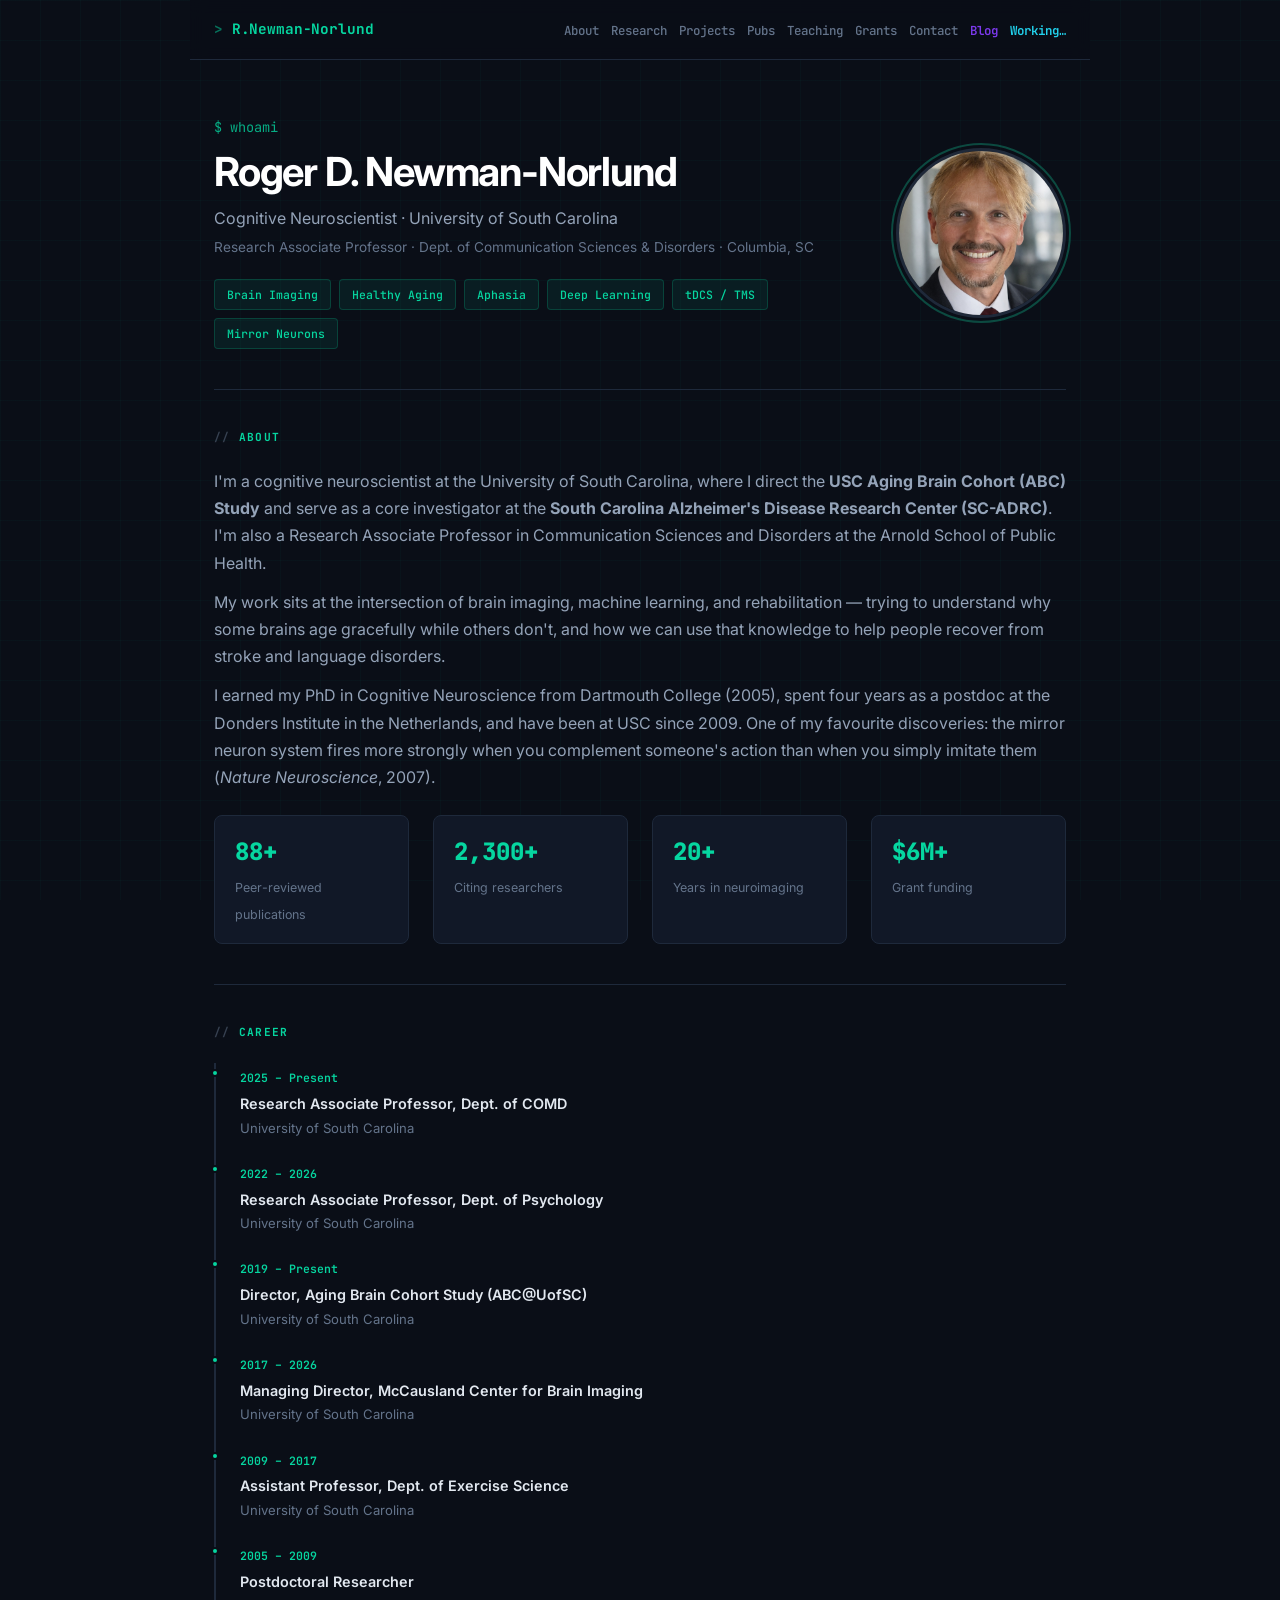
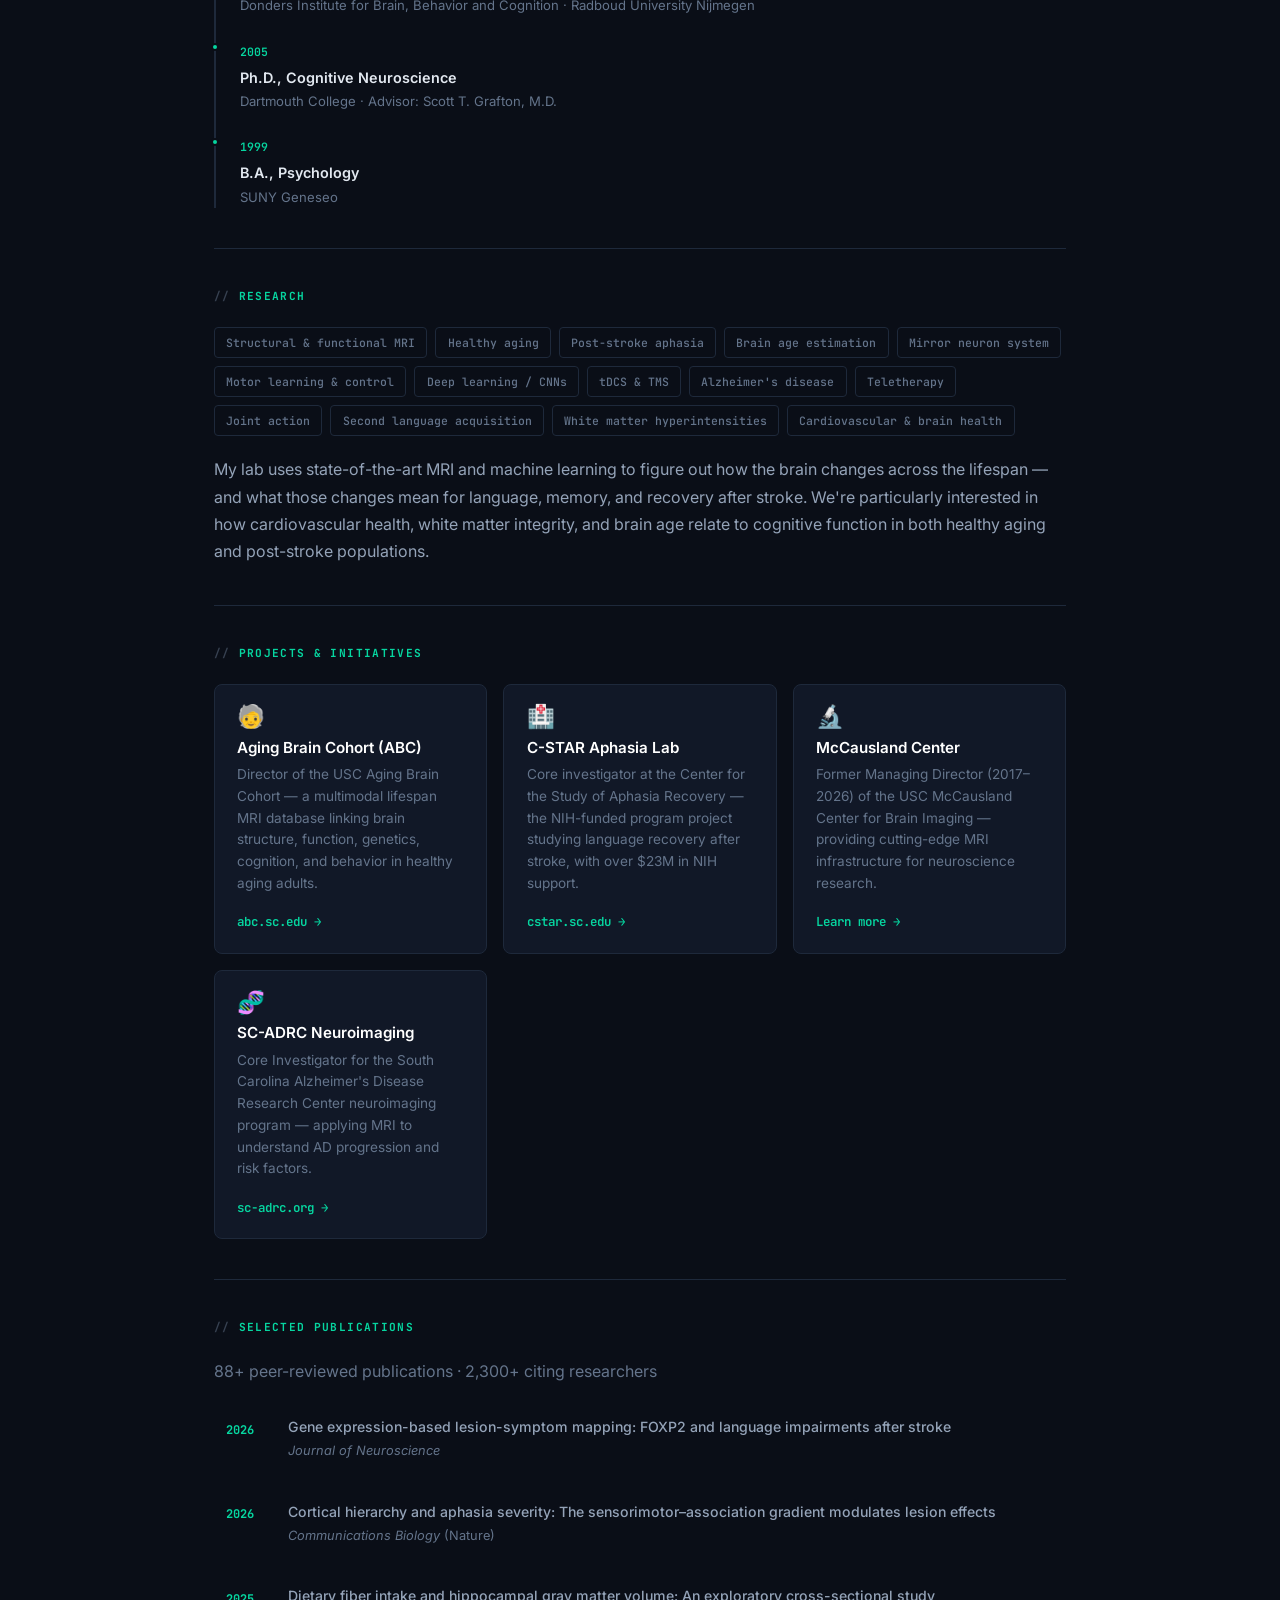
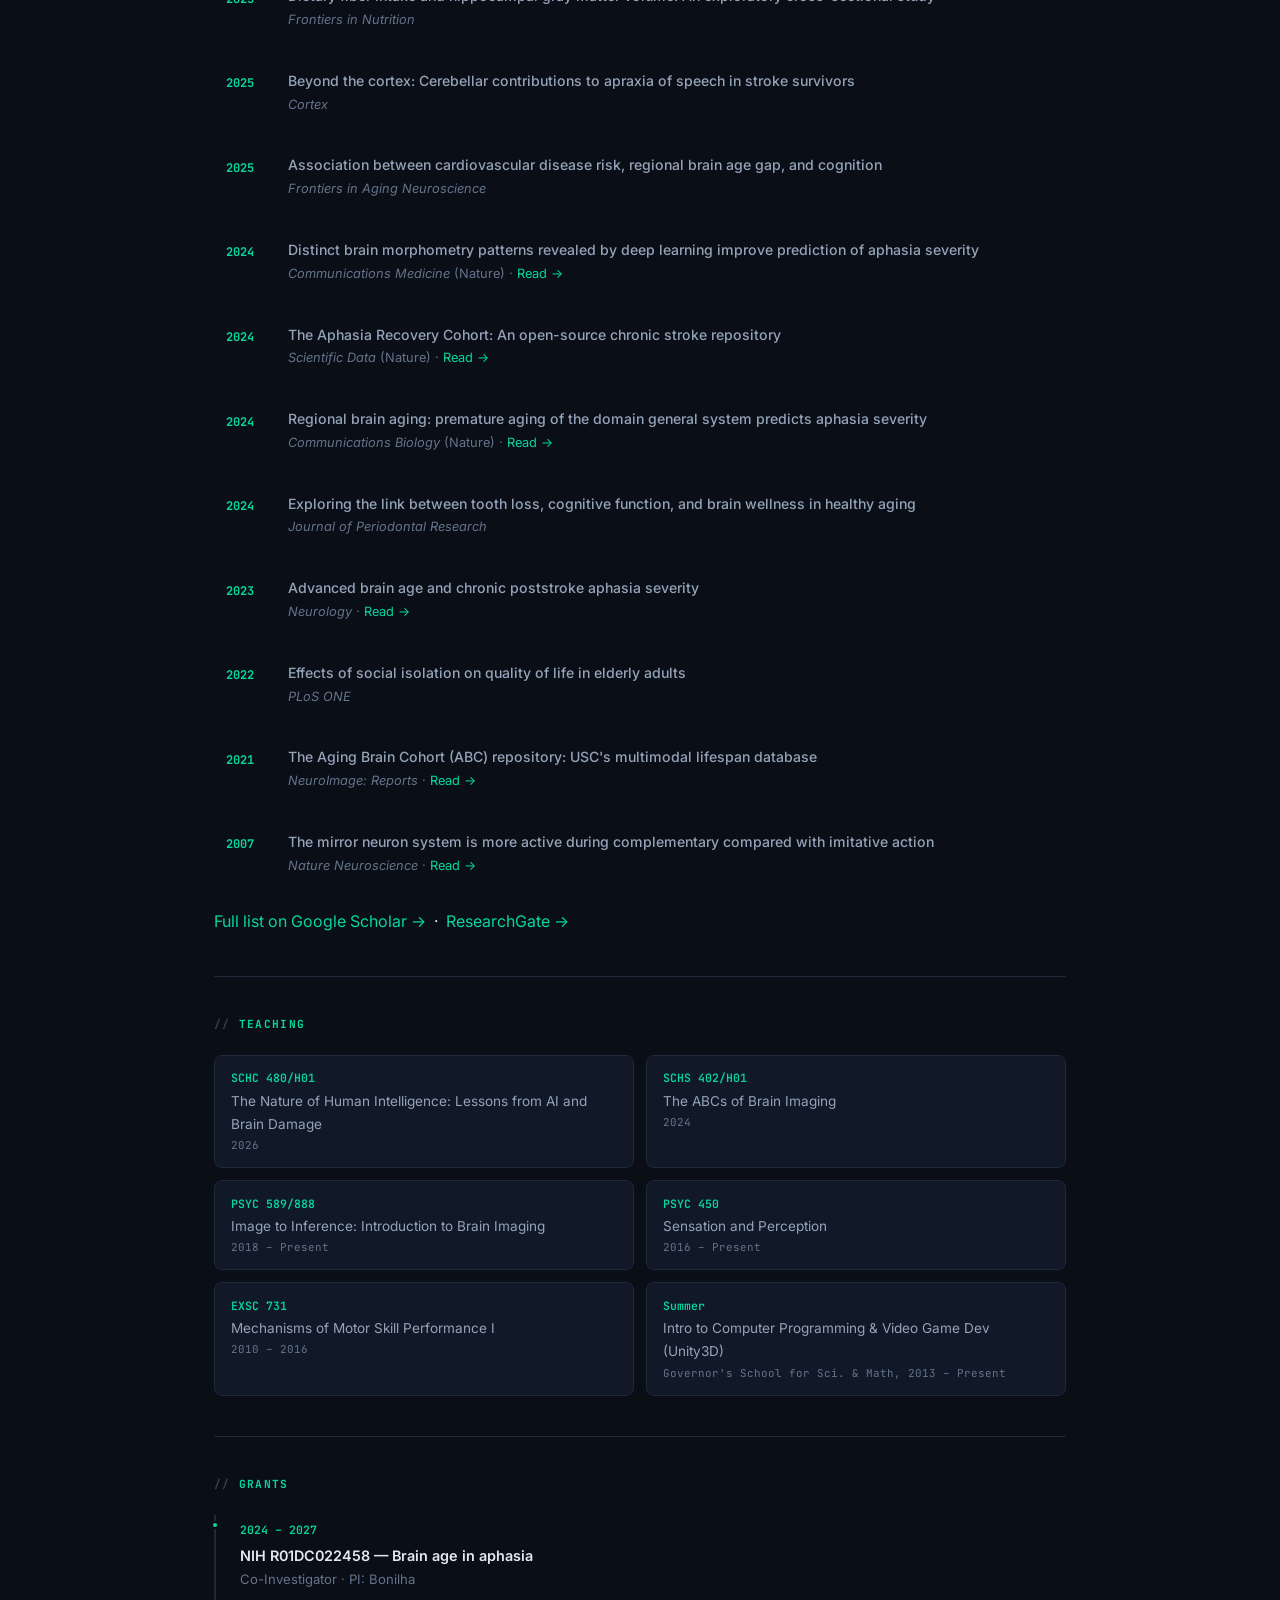
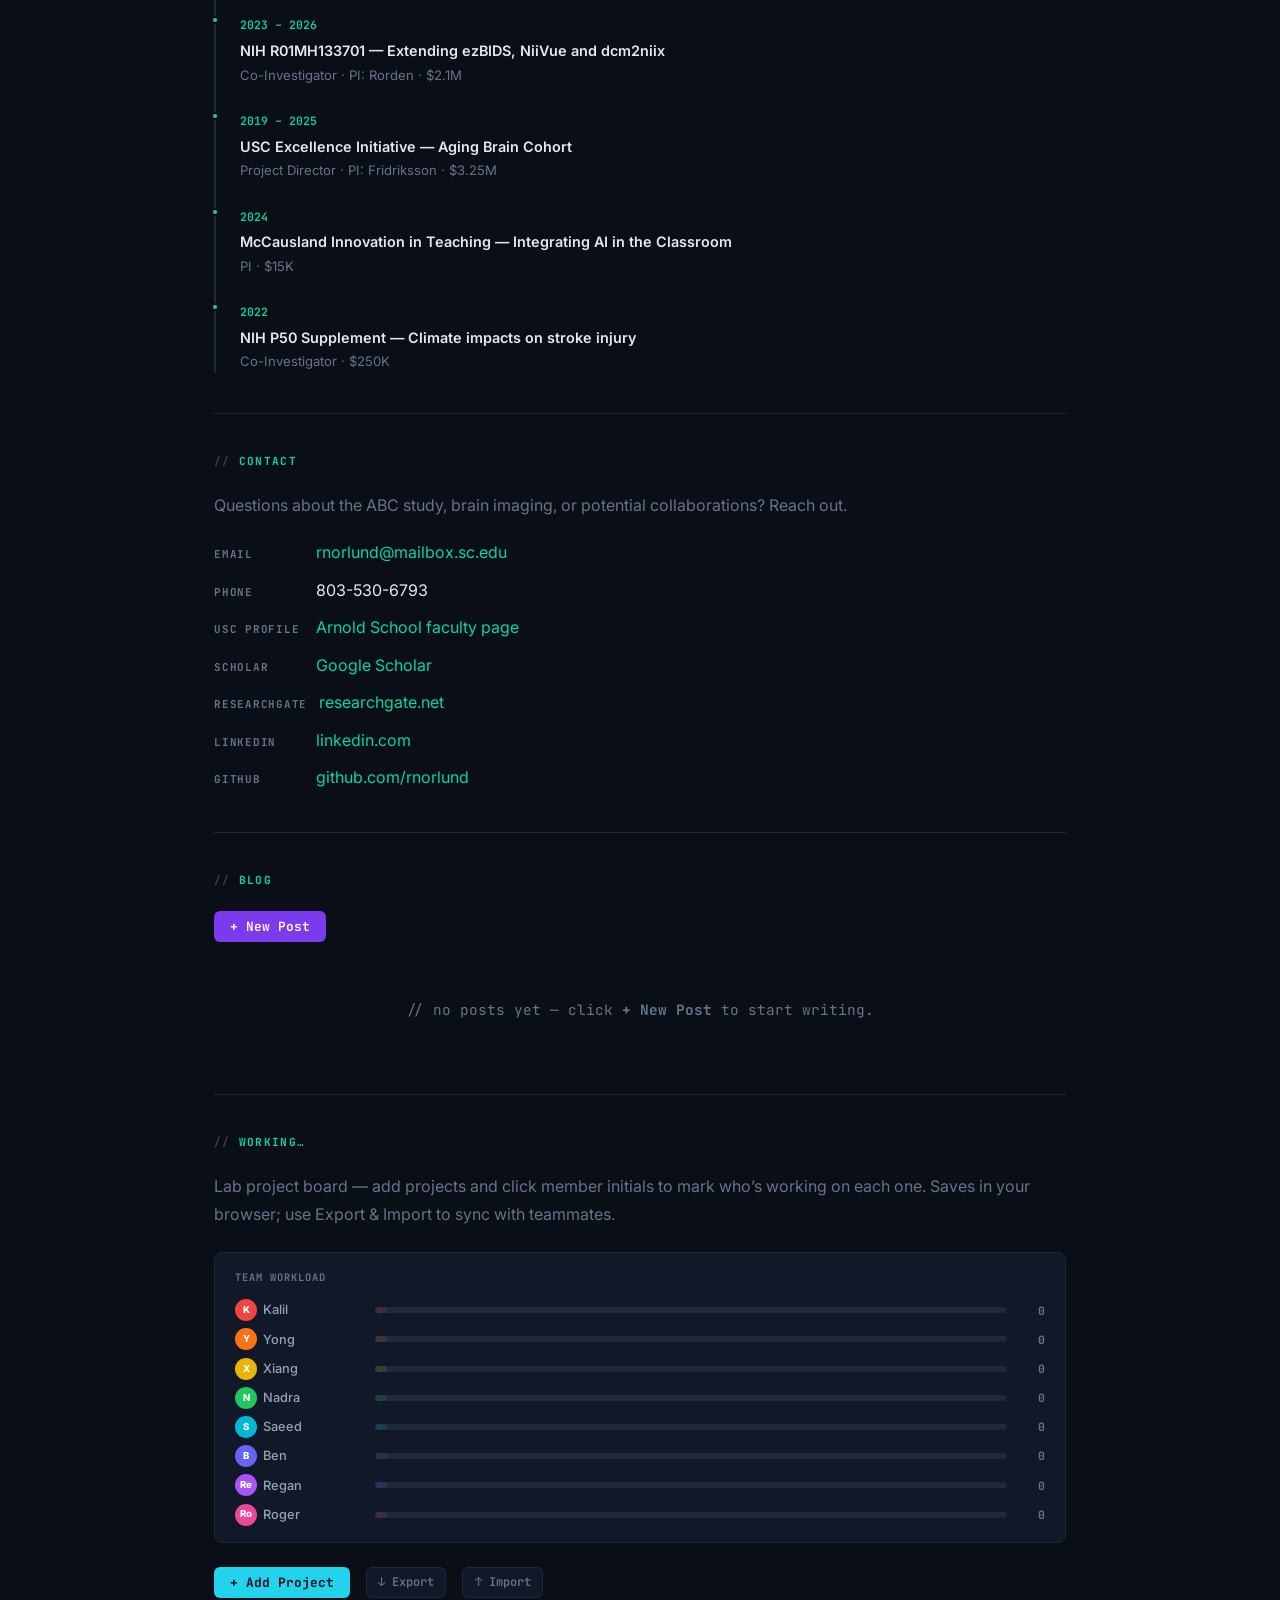
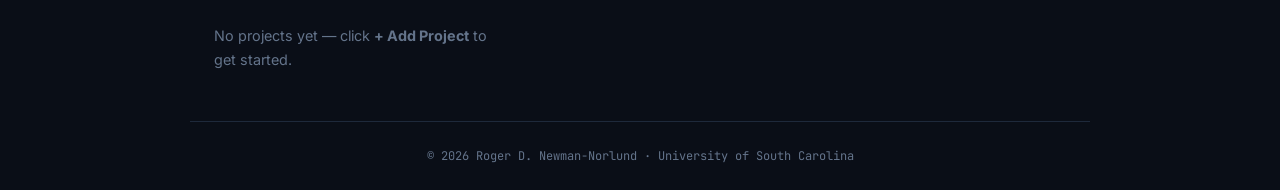
==== index.html @ 94f01354 "Redesign site: dark tech theme, full CV, blog, local photo only - Dark theme with monospace/code aes" ====
<!DOCTYPE html>
<html lang="en">
<head>
  <meta charset="UTF-8" />
  <meta name="viewport" content="width=device-width, initial-scale=1.0" />
  <title>Roger D. Newman-Norlund, PhD</title>
  <meta name="description" content="Roger D. Newman-Norlund, PhD — Cognitive neuroscientist at USC studying brain aging, aphasia, and the magic of the aging brain." />
  <link rel="preconnect" href="https://fonts.googleapis.com" />
  <link rel="preconnect" href="https://fonts.gstatic.com" crossorigin />
  <link href="https://fonts.googleapis.com/css2?family=Inter:wght@400;500;600;700;800&family=JetBrains+Mono:wght@400;500;600;700;800&display=swap" rel="stylesheet" />
  <link rel="stylesheet" href="style.css" />
</head>
<body>

  <nav>
    <a href="#" class="nav-name">R.Newman-Norlund</a>
    <ul>
      <li><a href="#about">About</a></li>
      <li><a href="#research">Research</a></li>
      <li><a href="#projects">Projects</a></li>
      <li><a href="#publications">Pubs</a></li>
      <li><a href="#teaching">Teaching</a></li>
      <li><a href="#grants">Grants</a></li>
      <li><a href="#contact">Contact</a></li>
      <li><a href="#blog">Blog</a></li>
      <li><a href="#working">Working…</a></li>
    </ul>
  </nav>

  <main>

    <!-- HERO -->
    <section id="hero">
      <div class="hero-layout">
        <div class="hero-text">
          <p class="hero-eyebrow">$ whoami</p>
          <h1>Roger D. Newman-Norlund</h1>
          <p class="tagline">Cognitive Neuroscientist &middot; University of South Carolina</p>
          <p class="hero-sub">
            Research Associate Professor &middot; Dept. of Communication Sciences &amp; Disorders &middot; Columbia, SC
          </p>
          <div class="hero-badges">
            <span class="badge">Brain Imaging</span>
            <span class="badge">Healthy Aging</span>
            <span class="badge">Aphasia</span>
            <span class="badge">Deep Learning</span>
            <span class="badge">tDCS / TMS</span>
            <span class="badge">Mirror Neurons</span>
          </div>
        </div>
        <div class="hero-photo-wrap">
          <img class="hero-photo" src="roger.jpeg" alt="Roger D. Newman-Norlund" />
        </div>
      </div>
    </section>

    <!-- ABOUT -->
    <section id="about">
      <h2>About</h2>
      <div class="about-layout">
        <div class="about-text">
          <p>
            I'm a cognitive neuroscientist at the University of South Carolina, where I direct the
            <strong>USC Aging Brain Cohort (ABC) Study</strong> and serve as a core investigator at the
            <strong>South Carolina Alzheimer's Disease Research Center (SC-ADRC)</strong>. I'm also a
            Research Associate Professor in Communication Sciences and Disorders at the Arnold School of Public Health.
          </p>
          <p>
            My work sits at the intersection of brain imaging, machine learning, and rehabilitation &mdash;
            trying to understand why some brains age gracefully while others don't, and how we can
            use that knowledge to help people recover from stroke and language disorders.
          </p>
          <p>
            I earned my PhD in Cognitive Neuroscience from Dartmouth College (2005), spent four
            years as a postdoc at the Donders Institute in the Netherlands, and have been at
            USC since 2009. One of my favourite discoveries: the mirror neuron system fires more
            strongly when you complement someone's action than when you simply imitate them
            (<em>Nature Neuroscience</em>, 2007).
          </p>
        </div>
      </div>

      <div class="stats-row">
        <div class="stat-card">
          <span class="stat-num">88+</span>
          <span class="stat-label">Peer-reviewed publications</span>
        </div>
        <div class="stat-card">
          <span class="stat-num">2,300+</span>
          <span class="stat-label">Citing researchers</span>
        </div>
        <div class="stat-card">
          <span class="stat-num">20+</span>
          <span class="stat-label">Years in neuroimaging</span>
        </div>
        <div class="stat-card">
          <span class="stat-num">$6M+</span>
          <span class="stat-label">Grant funding</span>
        </div>
      </div>
    </section>

    <!-- CAREER TIMELINE -->
    <section id="career">
      <h2>Career</h2>
      <ul class="timeline">
        <li>
          <span class="tl-date">2025 &ndash; Present</span>
          <div class="tl-title">Research Associate Professor, Dept. of COMD</div>
          <div class="tl-sub">University of South Carolina</div>
        </li>
        <li>
          <span class="tl-date">2022 &ndash; 2026</span>
          <div class="tl-title">Research Associate Professor, Dept. of Psychology</div>
          <div class="tl-sub">University of South Carolina</div>
        </li>
        <li>
          <span class="tl-date">2019 &ndash; Present</span>
          <div class="tl-title">Director, Aging Brain Cohort Study (ABC@UofSC)</div>
          <div class="tl-sub">University of South Carolina</div>
        </li>
        <li>
          <span class="tl-date">2017 &ndash; 2026</span>
          <div class="tl-title">Managing Director, McCausland Center for Brain Imaging</div>
          <div class="tl-sub">University of South Carolina</div>
        </li>
        <li>
          <span class="tl-date">2009 &ndash; 2017</span>
          <div class="tl-title">Assistant Professor, Dept. of Exercise Science</div>
          <div class="tl-sub">University of South Carolina</div>
        </li>
        <li>
          <span class="tl-date">2005 &ndash; 2009</span>
          <div class="tl-title">Postdoctoral Researcher</div>
          <div class="tl-sub">Donders Institute for Brain, Behavior and Cognition &middot; Radboud University Nijmegen</div>
        </li>
        <li>
          <span class="tl-date">2005</span>
          <div class="tl-title">Ph.D., Cognitive Neuroscience</div>
          <div class="tl-sub">Dartmouth College &middot; Advisor: Scott T. Grafton, M.D.</div>
        </li>
        <li>
          <span class="tl-date">1999</span>
          <div class="tl-title">B.A., Psychology</div>
          <div class="tl-sub">SUNY Geneseo</div>
        </li>
      </ul>
    </section>

    <!-- RESEARCH -->
    <section id="research">
      <h2>Research</h2>
      <div class="tag-list">
        <span class="tag">Structural &amp; functional MRI</span>
        <span class="tag">Healthy aging</span>
        <span class="tag">Post-stroke aphasia</span>
        <span class="tag">Brain age estimation</span>
        <span class="tag">Mirror neuron system</span>
        <span class="tag">Motor learning &amp; control</span>
        <span class="tag">Deep learning / CNNs</span>
        <span class="tag">tDCS &amp; TMS</span>
        <span class="tag">Alzheimer's disease</span>
        <span class="tag">Teletherapy</span>
        <span class="tag">Joint action</span>
        <span class="tag">Second language acquisition</span>
        <span class="tag">White matter hyperintensities</span>
        <span class="tag">Cardiovascular &amp; brain health</span>
      </div>
      <p style="margin-top:1.25rem; color: var(--text-dim);">
        My lab uses state-of-the-art MRI and machine learning to figure out how the brain changes
        across the lifespan &mdash; and what those changes mean for language, memory, and recovery after
        stroke. We're particularly interested in how cardiovascular health, white matter integrity,
        and brain age relate to cognitive function in both healthy aging and post-stroke populations.
      </p>
    </section>

    <!-- PROJECTS -->
    <section id="projects">
      <h2>Projects &amp; Initiatives</h2>
      <div class="project-grid">

        <div class="card">
          <div class="card-icon">&#x1F9D3;</div>
          <h3>Aging Brain Cohort (ABC)</h3>
          <p class="card-desc">
            Director of the USC Aging Brain Cohort &mdash; a multimodal lifespan MRI database linking
            brain structure, function, genetics, cognition, and behavior in healthy aging adults.
          </p>
          <div class="card-links">
            <a href="https://abc.sc.edu" target="_blank" rel="noopener">abc.sc.edu &rarr;</a>
          </div>
        </div>

        <div class="card">
          <div class="card-icon">&#x1F3E5;</div>
          <h3>C-STAR Aphasia Lab</h3>
          <p class="card-desc">
            Core investigator at the Center for the Study of Aphasia Recovery &mdash; the NIH-funded
            program project studying language recovery after stroke, with over $23M in NIH support.
          </p>
          <div class="card-links">
            <a href="https://cstar.sc.edu" target="_blank" rel="noopener">cstar.sc.edu &rarr;</a>
          </div>
        </div>

        <div class="card">
          <div class="card-icon">&#x1F52C;</div>
          <h3>McCausland Center</h3>
          <p class="card-desc">
            Former Managing Director (2017&ndash;2026) of the USC McCausland Center for Brain Imaging &mdash;
            providing cutting-edge MRI infrastructure for neuroscience research.
          </p>
          <div class="card-links">
            <a href="https://sc.edu/study/colleges_schools/artsandsciences/psychology/research/mccausland_center_for_brain_imaging/index.php" target="_blank" rel="noopener">Learn more &rarr;</a>
          </div>
        </div>

        <div class="card">
          <div class="card-icon">&#x1F9EC;</div>
          <h3>SC-ADRC Neuroimaging</h3>
          <p class="card-desc">
            Core Investigator for the South Carolina Alzheimer's Disease Research Center
            neuroimaging program &mdash; applying MRI to understand AD progression and risk factors.
          </p>
          <div class="card-links">
            <a href="https://www.sc-adrc.org" target="_blank" rel="noopener">sc-adrc.org &rarr;</a>
          </div>
        </div>

      </div>
    </section>

    <!-- PUBLICATIONS -->
    <section id="publications">
      <h2>Selected Publications</h2>
      <p class="muted" style="margin-bottom:1.25rem;">
        88+ peer-reviewed publications &middot; 2,300+ citing researchers
      </p>

      <ul class="pub-list">
        <li>
          <span class="pub-year">2026</span>
          <div>
            <p class="pub-title">Gene expression-based lesion-symptom mapping: FOXP2 and language impairments after stroke</p>
            <p class="pub-venue"><em>Journal of Neuroscience</em></p>
          </div>
        </li>
        <li>
          <span class="pub-year">2026</span>
          <div>
            <p class="pub-title">Cortical hierarchy and aphasia severity: The sensorimotor&ndash;association gradient modulates lesion effects</p>
            <p class="pub-venue"><em>Communications Biology</em> (Nature)</p>
          </div>
        </li>
        <li>
          <span class="pub-year">2025</span>
          <div>
            <p class="pub-title">Dietary fiber intake and hippocampal gray matter volume: An exploratory cross-sectional study</p>
            <p class="pub-venue"><em>Frontiers in Nutrition</em></p>
          </div>
        </li>
        <li>
          <span class="pub-year">2025</span>
          <div>
            <p class="pub-title">Beyond the cortex: Cerebellar contributions to apraxia of speech in stroke survivors</p>
            <p class="pub-venue"><em>Cortex</em></p>
          </div>
        </li>
        <li>
          <span class="pub-year">2025</span>
          <div>
            <p class="pub-title">Association between cardiovascular disease risk, regional brain age gap, and cognition</p>
            <p class="pub-venue"><em>Frontiers in Aging Neuroscience</em></p>
          </div>
        </li>
        <li>
          <span class="pub-year">2024</span>
          <div>
            <p class="pub-title">Distinct brain morphometry patterns revealed by deep learning improve prediction of aphasia severity</p>
            <p class="pub-venue"><em>Communications Medicine</em> (Nature) &middot; <a href="https://www.nature.com/articles/s43856-024-00541-8" target="_blank" rel="noopener">Read &rarr;</a></p>
          </div>
        </li>
        <li>
          <span class="pub-year">2024</span>
          <div>
            <p class="pub-title">The Aphasia Recovery Cohort: An open-source chronic stroke repository</p>
            <p class="pub-venue"><em>Scientific Data</em> (Nature) &middot; <a href="https://www.nature.com/articles/s41597-024-03819-7" target="_blank" rel="noopener">Read &rarr;</a></p>
          </div>
        </li>
        <li>
          <span class="pub-year">2024</span>
          <div>
            <p class="pub-title">Regional brain aging: premature aging of the domain general system predicts aphasia severity</p>
            <p class="pub-venue"><em>Communications Biology</em> (Nature) &middot; <a href="https://www.nature.com/articles/s42003-024-06211-8" target="_blank" rel="noopener">Read &rarr;</a></p>
          </div>
        </li>
        <li>
          <span class="pub-year">2024</span>
          <div>
            <p class="pub-title">Exploring the link between tooth loss, cognitive function, and brain wellness in healthy aging</p>
            <p class="pub-venue"><em>Journal of Periodontal Research</em></p>
          </div>
        </li>
        <li>
          <span class="pub-year">2023</span>
          <div>
            <p class="pub-title">Advanced brain age and chronic poststroke aphasia severity</p>
            <p class="pub-venue"><em>Neurology</em> &middot; <a href="https://www.neurology.org/doi/10.1212/WNL.0000000000201693" target="_blank" rel="noopener">Read &rarr;</a></p>
          </div>
        </li>
        <li>
          <span class="pub-year">2022</span>
          <div>
            <p class="pub-title">Effects of social isolation on quality of life in elderly adults</p>
            <p class="pub-venue"><em>PLoS ONE</em></p>
          </div>
        </li>
        <li>
          <span class="pub-year">2021</span>
          <div>
            <p class="pub-title">The Aging Brain Cohort (ABC) repository: USC's multimodal lifespan database</p>
            <p class="pub-venue"><em>NeuroImage: Reports</em> &middot; <a href="https://www.sciencedirect.com/science/article/pii/S2666956021000064" target="_blank" rel="noopener">Read &rarr;</a></p>
          </div>
        </li>
        <li>
          <span class="pub-year">2007</span>
          <div>
            <p class="pub-title">The mirror neuron system is more active during complementary compared with imitative action</p>
            <p class="pub-venue"><em>Nature Neuroscience</em> &middot; <a href="https://www.nature.com/articles/nn1911" target="_blank" rel="noopener">Read &rarr;</a></p>
          </div>
        </li>
      </ul>
      <p style="margin-top:1.25rem;">
        <a href="https://scholar.google.com/citations?user=VnE6YMAAAAAJ&hl=en" target="_blank" rel="noopener">Full list on Google Scholar &rarr;</a>
        &nbsp;&middot;&nbsp;
        <a href="https://www.researchgate.net/profile/Roger-Newman-Norlund-2" target="_blank" rel="noopener">ResearchGate &rarr;</a>
      </p>
    </section>

    <!-- TEACHING -->
    <section id="teaching">
      <h2>Teaching</h2>
      <div class="teach-grid">
        <div class="teach-item">
          <div class="teach-code">SCHC 480/H01</div>
          <div class="teach-name">The Nature of Human Intelligence: Lessons from AI and Brain Damage</div>
          <div class="teach-years">2026</div>
        </div>
        <div class="teach-item">
          <div class="teach-code">SCHS 402/H01</div>
          <div class="teach-name">The ABCs of Brain Imaging</div>
          <div class="teach-years">2024</div>
        </div>
        <div class="teach-item">
          <div class="teach-code">PSYC 589/888</div>
          <div class="teach-name">Image to Inference: Introduction to Brain Imaging</div>
          <div class="teach-years">2018 &ndash; Present</div>
        </div>
        <div class="teach-item">
          <div class="teach-code">PSYC 450</div>
          <div class="teach-name">Sensation and Perception</div>
          <div class="teach-years">2016 &ndash; Present</div>
        </div>
        <div class="teach-item">
          <div class="teach-code">EXSC 731</div>
          <div class="teach-name">Mechanisms of Motor Skill Performance I</div>
          <div class="teach-years">2010 &ndash; 2016</div>
        </div>
        <div class="teach-item">
          <div class="teach-code">Summer</div>
          <div class="teach-name">Intro to Computer Programming &amp; Video Game Dev (Unity3D)</div>
          <div class="teach-years">Governor's School for Sci. &amp; Math, 2013 &ndash; Present</div>
        </div>
      </div>
    </section>

    <!-- GRANTS -->
    <section id="grants">
      <h2>Grants</h2>
      <ul class="timeline">
        <li>
          <span class="tl-date">2024 &ndash; 2027</span>
          <div class="tl-title">NIH R01DC022458 &mdash; Brain age in aphasia</div>
          <div class="tl-sub">Co-Investigator &middot; PI: Bonilha</div>
        </li>
        <li>
          <span class="tl-date">2023 &ndash; 2026</span>
          <div class="tl-title">NIH R01MH133701 &mdash; Extending ezBIDS, NiiVue and dcm2niix</div>
          <div class="tl-sub">Co-Investigator &middot; PI: Rorden &middot; $2.1M</div>
        </li>
        <li>
          <span class="tl-date">2019 &ndash; 2025</span>
          <div class="tl-title">USC Excellence Initiative &mdash; Aging Brain Cohort</div>
          <div class="tl-sub">Project Director &middot; PI: Fridriksson &middot; $3.25M</div>
        </li>
        <li>
          <span class="tl-date">2024</span>
          <div class="tl-title">McCausland Innovation in Teaching &mdash; Integrating AI in the Classroom</div>
          <div class="tl-sub">PI &middot; $15K</div>
        </li>
        <li>
          <span class="tl-date">2022</span>
          <div class="tl-title">NIH P50 Supplement &mdash; Climate impacts on stroke injury</div>
          <div class="tl-sub">Co-Investigator &middot; $250K</div>
        </li>
      </ul>
    </section>

    <!-- CONTACT -->
    <section id="contact">
      <h2>Contact</h2>
      <p class="muted" style="margin-bottom:1.25rem;">
        Questions about the ABC study, brain imaging, or potential collaborations? Reach out.
      </p>
      <ul class="contact-list">
        <li>
          <span class="contact-label">Email</span>
          <a href="mailto:rnorlund@mailbox.sc.edu">rnorlund@mailbox.sc.edu</a>
        </li>
        <li>
          <span class="contact-label">Phone</span>
          <span>803-530-6793</span>
        </li>
        <li>
          <span class="contact-label">USC Profile</span>
          <a href="https://sc.edu/study/colleges_schools/public_health/faculty-staff/newman_norlund_roger.php" target="_blank" rel="noopener">Arnold School faculty page</a>
        </li>
        <li>
          <span class="contact-label">Scholar</span>
          <a href="https://scholar.google.com/citations?user=VnE6YMAAAAAJ&hl=en" target="_blank" rel="noopener">Google Scholar</a>
        </li>
        <li>
          <span class="contact-label">ResearchGate</span>
          <a href="https://www.researchgate.net/profile/Roger-Newman-Norlund-2" target="_blank" rel="noopener">researchgate.net</a>
        </li>
        <li>
          <span class="contact-label">LinkedIn</span>
          <a href="https://www.linkedin.com/in/newman-norlund-roger-0a089585/" target="_blank" rel="noopener">linkedin.com</a>
        </li>
        <li>
          <span class="contact-label">GitHub</span>
          <a href="https://github.com/rnorlund" target="_blank" rel="noopener">github.com/rnorlund</a>
        </li>
      </ul>
    </section>

    <!-- BLOG -->
    <section id="blog">
      <h2>Blog</h2>
      <div class="blog-toolbar">
        <button id="blog-new" class="blog-new-btn">+ New Post</button>
      </div>
      <div id="blog-posts" class="blog-posts"></div>
    </section>

    <!-- Blog Editor Modal -->
    <div id="blog-modal" class="blog-modal-overlay hidden">
      <div class="blog-modal">
        <h3 id="blog-modal-title">New Post</h3>
        <input id="blog-input-title" type="text" placeholder="Post title..." />
        <textarea id="blog-input-body" placeholder="Write your post..."></textarea>
        <div class="blog-modal-actions">
          <button id="blog-cancel" class="blog-cancel-btn">Cancel</button>
          <button id="blog-save" class="blog-save-btn">Publish</button>
        </div>
      </div>
    </div>

    <!-- WORKING / PROJECT BOARD -->
    <section id="working">
      <h2>Working…</h2>
      <p class="muted" style="margin-bottom:1.5rem;">
        Lab project board &mdash; add projects and click member initials to mark who&rsquo;s working on each one. Saves in your browser; use Export &amp; Import to sync with teammates.
      </p>

      <div class="wb-workload">
        <div class="wb-wl-heading">Team workload</div>
        <div id="wb-wl-bars" class="wb-wl-bars"></div>
      </div>

      <div class="wb-toolbar">
        <button id="wb-add" class="wb-add-btn">+ Add Project</button>
        <button id="wb-export" class="wb-sync-btn" title="Download projects as JSON">&#8595; Export</button>
        <button id="wb-import" class="wb-sync-btn" title="Load projects from JSON">&#8593; Import</button>
        <span id="wb-status" class="wb-status"></span>
      </div>

      <div id="wb-grid" class="wb-grid"></div>
    </section>

  </main>

  <footer>
    <p>&copy; 2026 Roger D. Newman-Norlund &middot; University of South Carolina</p>
  </footer>

  <script>
  /* ================================================================
     TAB SWITCHING (Working + Blog)
     ================================================================ */
  (function () {
    var tabs = ['working', 'blog'];

    function showTab(name) {
      document.body.className = 'tab-' + name;
      window.scrollTo(0, 0);
      history.pushState(null, '', '#' + name);
    }

    function hideAllTabs() {
      tabs.forEach(function (t) { document.body.classList.remove('tab-' + t); });
    }

    function initTabs() {
      tabs.forEach(function (name) {
        var link = document.querySelector('a[href="#' + name + '"]');
        if (link) {
          link.addEventListener('click', function (e) {
            e.preventDefault();
            showTab(name);
          });
        }
      });

      document.querySelectorAll('nav a').forEach(function (link) {
        var href = link.getAttribute('href');
        if (tabs.indexOf(href && href.replace('#', '')) !== -1) return;
        link.addEventListener('click', function (e) {
          if (document.body.className) {
            e.preventDefault();
            hideAllTabs();
            var target = document.querySelector(href);
            if (target) setTimeout(function () { target.scrollIntoView({ behavior: 'smooth' }); }, 30);
            history.pushState(null, '', href);
          }
        });
      });

      var navName = document.querySelector('.nav-name');
      if (navName) navName.addEventListener('click', function () { hideAllTabs(); });

      window.addEventListener('popstate', function () {
        var h = window.location.hash.replace('#', '');
        if (tabs.indexOf(h) !== -1) showTab(h);
        else hideAllTabs();
      });

      var h = window.location.hash.replace('#', '');
      if (tabs.indexOf(h) !== -1) showTab(h);
    }

    if (document.readyState === 'loading') document.addEventListener('DOMContentLoaded', initTabs);
    else initTabs();
  })();

  /* ================================================================
     BLOG (localStorage)
     ================================================================ */
  (function () {
    var KEY = 'blog-posts-v1';
    var posts = [];
    var editingId = null;

    function load() {
      try { posts = JSON.parse(localStorage.getItem(KEY)) || []; }
      catch (e) { posts = []; }
    }

    function persist() { localStorage.setItem(KEY, JSON.stringify(posts)); }

    function formatDate(ts) {
      var d = new Date(ts);
      return d.toLocaleDateString('en-US', { year: 'numeric', month: 'long', day: 'numeric' });
    }

    function render() {
      var container = document.getElementById('blog-posts');
      if (!container) return;

      if (posts.length === 0) {
        container.innerHTML = '<p class="blog-empty">// no posts yet &mdash; click <strong>+ New Post</strong> to start writing.</p>';
        return;
      }

      container.innerHTML = '';
      var sorted = posts.slice().sort(function (a, b) { return b.createdAt - a.createdAt; });

      sorted.forEach(function (post) {
        var el = document.createElement('article');
        el.className = 'blog-post';
        el.innerHTML =
          '<div class="blog-post-date">' + formatDate(post.createdAt) + (post.updatedAt ? ' (edited)' : '') + '</div>' +
          '<div class="blog-post-title">' + escHtml(post.title) + '</div>' +
          '<div class="blog-post-body">' + escHtml(post.body) + '</div>' +
          '<div class="blog-post-actions">' +
            '<button class="blog-edit" data-id="' + post.id + '">edit</button>' +
            '<button class="blog-del" data-id="' + post.id + '">delete</button>' +
          '</div>';
        container.appendChild(el);
      });

      container.querySelectorAll('.blog-edit').forEach(function (btn) {
        btn.addEventListener('click', function () { openEditor(btn.dataset.id); });
      });
      container.querySelectorAll('.blog-del').forEach(function (btn) {
        btn.addEventListener('click', function () {
          if (!confirm('Delete this post?')) return;
          posts = posts.filter(function (p) { return p.id !== btn.dataset.id; });
          persist(); render();
        });
      });
    }

    function escHtml(s) {
      var d = document.createElement('div');
      d.textContent = s;
      return d.innerHTML;
    }

    function openEditor(id) {
      editingId = id || null;
      var modal = document.getElementById('blog-modal');
      var titleInput = document.getElementById('blog-input-title');
      var bodyInput = document.getElementById('blog-input-body');
      var modalTitle = document.getElementById('blog-modal-title');

      if (id) {
        var post = posts.find(function (p) { return p.id === id; });
        if (post) { titleInput.value = post.title; bodyInput.value = post.body; }
        modalTitle.textContent = 'Edit Post';
      } else {
        titleInput.value = '';
        bodyInput.value = '';
        modalTitle.textContent = 'New Post';
      }

      modal.classList.remove('hidden');
      titleInput.focus();
    }

    function closeEditor() {
      document.getElementById('blog-modal').classList.add('hidden');
      editingId = null;
    }

    function savePost() {
      var title = document.getElementById('blog-input-title').value.trim();
      var body = document.getElementById('blog-input-body').value.trim();
      if (!title) { alert('Please enter a title.'); return; }

      if (editingId) {
        var post = posts.find(function (p) { return p.id === editingId; });
        if (post) { post.title = title; post.body = body; post.updatedAt = Date.now(); }
      } else {
        posts.push({
          id: Date.now().toString(36) + Math.random().toString(36).slice(2, 5),
          title: title,
          body: body,
          createdAt: Date.now(),
          updatedAt: null
        });
      }

      persist(); render(); closeEditor();
    }

    function init() {
      load(); render();
      document.getElementById('blog-new').addEventListener('click', function () { openEditor(null); });
      document.getElementById('blog-save').addEventListener('click', savePost);
      document.getElementById('blog-cancel').addEventListener('click', closeEditor);

      document.getElementById('blog-modal').addEventListener('click', function (e) {
        if (e.target === this) closeEditor();
      });

      document.addEventListener('keydown', function (e) {
        if (e.key === 'Escape') closeEditor();
      });
    }

    if (document.readyState === 'loading') document.addEventListener('DOMContentLoaded', init);
    else init();
  })();

  /* ================================================================
     WORKING BOARD (localStorage)
     ================================================================ */
  (function () {
    var KEY = 'lab-projects-v1';

    var MEMBERS = [
      { name: 'Kalil', init: 'K',  color: '#ef4444' },
      { name: 'Yong',  init: 'Y',  color: '#f97316' },
      { name: 'Xiang', init: 'X',  color: '#eab308' },
      { name: 'Nadra', init: 'N',  color: '#22c55e' },
      { name: 'Saeed', init: 'S',  color: '#06b6d4' },
      { name: 'Ben',   init: 'B',  color: '#6366f1' },
      { name: 'Regan', init: 'Re', color: '#a855f7' },
      { name: 'Roger', init: 'Ro', color: '#ec4899' }
    ];

    var projects = {};
    var channel = null;
    try { channel = new BroadcastChannel('lab-projects'); } catch (e) {}

    function load() {
      try { projects = JSON.parse(localStorage.getItem(KEY)) || {}; }
      catch (e) { projects = {}; }
    }

    function persist() {
      localStorage.setItem(KEY, JSON.stringify(projects));
      if (channel) channel.postMessage({ projects: projects });
    }

    if (channel) {
      channel.onmessage = function (e) {
        if (e.data && e.data.projects) { projects = e.data.projects; render(); }
      };
    }
    window.addEventListener('storage', function (e) {
      if (e.key === KEY) {
        try { projects = JSON.parse(e.newValue) || {}; render(); } catch (ex) {}
      }
    });

    var _st;
    function setStatus(msg, type) {
      clearTimeout(_st);
      var el = document.getElementById('wb-status');
      if (!el) return;
      el.textContent = msg;
      el.className = 'wb-status' + (type ? ' wb-s-' + type : '');
      if (type === 'ok') _st = setTimeout(function () { setStatus('', ''); }, 1800);
    }

    function sortedKeys() {
      return Object.keys(projects).filter(function (k) { return projects[k]; }).sort();
    }

    function render() { renderWorkload(); renderGrid(); }

    function renderWorkload() {
      var container = document.getElementById('wb-wl-bars');
      if (!container) return;
      container.innerHTML = '';

      var counts = {};
      MEMBERS.forEach(function (m) { counts[m.name] = 0; });
      sortedKeys().forEach(function (id) {
        var p = projects[id];
        if (!p || !p.assignees) return;
        p.assignees.forEach(function (name) {
          if (counts[name] !== undefined) counts[name]++;
        });
      });

      var max = Math.max(1, Math.max.apply(null, MEMBERS.map(function (m) { return counts[m.name]; })));

      MEMBERS.forEach(function (m) {
        var count = counts[m.name];
        var pct = Math.round((count / max) * 100);
        var row = document.createElement('div');
        row.className = 'wb-wl-row';

        var label = document.createElement('div');
        label.className = 'wb-wl-label';
        label.innerHTML =
          '<span class="wb-wl-chip" style="background:' + m.color + '">' + m.init + '</span>' +
          '<span class="wb-wl-name">' + m.name + '</span>';

        var track = document.createElement('div');
        track.className = 'wb-wl-track';
        var bar = document.createElement('div');
        bar.className = 'wb-wl-bar';
        bar.style.width = (count === 0 ? 2 : pct) + '%';
        bar.style.background = m.color;
        bar.style.opacity = count === 0 ? '0.15' : '1';
        track.appendChild(bar);

        var cnt = document.createElement('div');
        cnt.className = 'wb-wl-count';
        cnt.textContent = count;

        row.appendChild(label);
        row.appendChild(track);
        row.appendChild(cnt);
        container.appendChild(row);
      });
    }

    function renderGrid() {
      var container = document.getElementById('wb-grid');
      if (!container) return;
      var keys = sortedKeys();

      if (keys.length === 0) {
        container.innerHTML = '<p class="wb-empty">No projects yet — click <strong>+ Add Project</strong> to get started.</p>';
        return;
      }

      var emptyEl = container.querySelector('.wb-empty');
      if (emptyEl) emptyEl.remove();

      var existing = {};
      container.querySelectorAll('.wb-card').forEach(function (c) { existing[c.dataset.id] = c; });

      keys.forEach(function (id) {
        if (existing[id]) { updateCard(existing[id], id, projects[id]); delete existing[id]; }
        else { container.appendChild(buildCard(id, projects[id])); }
      });

      Object.keys(existing).forEach(function (id) { existing[id].remove(); });
    }

    function buildCard(id, project) {
      var card = document.createElement('div');
      card.className = 'wb-card';
      card.dataset.id = id;

      var header = document.createElement('div');
      header.className = 'wb-card-header';

      var title = document.createElement('input');
      title.type = 'text';
      title.className = 'wb-title-input';
      title.value = (project && project.title) || '';
      title.placeholder = 'Project name…';
      title.addEventListener('input', debounce(function () {
        if (!projects[id]) return;
        projects[id].title = this.value;
        persist();
        setStatus('Saved', 'ok');
      }, 500));

      var del = document.createElement('button');
      del.className = 'wb-del';
      del.innerHTML = '&#215;';
      del.title = 'Delete project';
      del.addEventListener('click', function () {
        var name = (projects[id] && projects[id].title) || 'this project';
        if (!confirm('Delete "' + name + '"?')) return;
        delete projects[id];
        persist(); render();
        setStatus('Deleted', 'ok');
      });

      header.appendChild(title);
      header.appendChild(del);

      var chips = document.createElement('div');
      chips.className = 'wb-chips';
      chips.appendChild(buildChips(id, project));

      card.appendChild(header);
      card.appendChild(chips);
      return card;
    }

    function updateCard(card, id, project) {
      var titleEl = card.querySelector('.wb-title-input');
      if (titleEl && document.activeElement !== titleEl) {
        titleEl.value = (project && project.title) || '';
      }
      var chipsEl = card.querySelector('.wb-chips');
      if (chipsEl) { chipsEl.innerHTML = ''; chipsEl.appendChild(buildChips(id, project)); }
    }

    function buildChips(id, project) {
      var assignees = (project && project.assignees) || [];
      var frag = document.createDocumentFragment();
      MEMBERS.forEach(function (m) {
        var on = assignees.indexOf(m.name) !== -1;
        var btn = document.createElement('button');
        btn.className = 'wb-chip' + (on ? ' on' : '');
        btn.textContent = m.init;
        btn.title = m.name + (on ? ' — assigned' : '');
        btn.setAttribute('aria-pressed', on ? 'true' : 'false');
        if (on) { btn.style.background = m.color; btn.style.borderColor = m.color; btn.style.color = '#fff'; }
        btn.addEventListener('click', function () {
          if (!projects[id]) return;
          var list = (projects[id].assignees || []).slice();
          var idx = list.indexOf(m.name);
          if (idx === -1) list.push(m.name); else list.splice(idx, 1);
          projects[id].assignees = list;
          persist(); render();
        });
        frag.appendChild(btn);
      });
      return frag;
    }

    function debounce(fn, ms) {
      var t;
      return function () { var ctx = this, a = arguments; clearTimeout(t); t = setTimeout(function () { fn.apply(ctx, a); }, ms); };
    }

    function genId() { return Date.now().toString(36) + Math.random().toString(36).slice(2, 5); }

    function init() {
      load(); render();

      document.getElementById('wb-add').addEventListener('click', function () {
        var id = genId();
        projects[id] = { title: '', assignees: [], createdAt: Date.now() };
        persist(); render();
        setTimeout(function () {
          var card = document.querySelector('[data-id="' + id + '"] .wb-title-input');
          if (card) card.focus();
        }, 50);
      });

      document.getElementById('wb-export').addEventListener('click', function () {
        var blob = new Blob([JSON.stringify(projects, null, 2)], { type: 'application/json' });
        var a = document.createElement('a');
        a.href = URL.createObjectURL(blob);
        a.download = 'lab-projects.json';
        a.click();
        URL.revokeObjectURL(a.href);
        setStatus('Exported', 'ok');
      });

      document.getElementById('wb-import').addEventListener('click', function () {
        var input = document.createElement('input');
        input.type = 'file';
        input.accept = '.json';
        input.onchange = function (e) {
          var file = e.target.files[0];
          if (!file) return;
          var reader = new FileReader();
          reader.onload = function (ev) {
            try {
              projects = JSON.parse(ev.target.result);
              persist(); render();
              setStatus('Imported', 'ok');
            } catch (err) { alert('Invalid JSON file.'); }
          };
          reader.readAsText(file);
        };
        input.click();
      });
    }

    if (document.readyState === 'loading') document.addEventListener('DOMContentLoaded', init);
    else init();
  })();
  </script>

</body>
</html>
---- style.css ----
/* =============================================
   Roger D. Newman-Norlund — Dark Tech Theme
   ============================================= */

/* --- Design tokens --- */
:root {
  --bg:        #0a0e17;
  --bg-card:   #111827;
  --bg-card-h: #1a2332;
  --text:      #e2e8f0;
  --text-dim:  #94a3b8;
  --muted:     #64748b;
  --border:    #1e293b;
  --accent:    #06d6a0;
  --accent-h:  #00f0b5;
  --accent-bg: rgba(6,214,160,0.08);
  --accent2:   #7c3aed;
  --accent2-bg:rgba(124,58,237,0.10);
  --cyan:      #22d3ee;
  --radius:    8px;
  --max-w:     900px;
  --gap:       2.5rem;
  --mono:      'JetBrains Mono', 'Fira Code', 'SF Mono', 'Cascadia Code', monospace;
  --sans:      'Inter', system-ui, -apple-system, sans-serif;
}

/* --- Reset & base --- */
*, *::before, *::after { box-sizing: border-box; margin: 0; padding: 0; }
html { scroll-behavior: smooth; }

body {
  font-family: var(--sans);
  background: var(--bg);
  color: var(--text);
  font-size: 1rem;
  line-height: 1.7;
  -webkit-font-smoothing: antialiased;
}

/* Subtle grid background */
body::before {
  content: '';
  position: fixed;
  inset: 0;
  background-image:
    linear-gradient(rgba(6,214,160,0.03) 1px, transparent 1px),
    linear-gradient(90deg, rgba(6,214,160,0.03) 1px, transparent 1px);
  background-size: 40px 40px;
  pointer-events: none;
  z-index: 0;
}

a { color: var(--accent); text-decoration: none; transition: color 0.2s; }
a:hover { color: var(--accent-h); text-decoration: underline; }

h1, h2, h3 { line-height: 1.25; font-weight: 700; }

::selection { background: var(--accent); color: var(--bg); }

/* --- Layout --- */
nav, main, footer {
  max-width: var(--max-w);
  margin-inline: auto;
  padding-inline: 1.5rem;
  position: relative;
  z-index: 1;
}

/* --- Navigation --- */
nav {
  display: flex;
  align-items: center;
  justify-content: space-between;
  padding-block: 1rem;
  border-bottom: 1px solid var(--border);
  backdrop-filter: blur(8px);
  position: sticky;
  top: 0;
  z-index: 100;
  background: rgba(10,14,23,0.85);
}

.nav-name {
  font-family: var(--mono);
  font-weight: 700;
  color: var(--accent);
  font-size: 0.9rem;
  letter-spacing: -0.01em;
}
.nav-name::before { content: '> '; opacity: 0.5; }
.nav-name:hover { color: var(--accent-h); text-decoration: none; }

nav ul { list-style: none; display: flex; flex-wrap: wrap; gap: 0.2rem 0.75rem; }

nav ul a {
  font-family: var(--mono);
  font-size: 0.78rem;
  color: var(--muted);
  font-weight: 500;
  padding: 0.25rem 0;
  transition: color 0.2s;
}
nav ul a:hover { color: var(--accent); text-decoration: none; }

nav ul a[href="#working"] { color: var(--cyan); font-weight: 600; }
nav ul a[href="#blog"] { color: var(--accent2); font-weight: 600; }

/* Active nav indicator */
nav ul a.active { color: var(--accent) !important; }

/* --- Sections --- */
section {
  padding-block: var(--gap);
  border-bottom: 1px solid var(--border);
}
section:last-of-type { border-bottom: none; }

section h2 {
  font-family: var(--mono);
  font-size: 0.7rem;
  font-weight: 700;
  letter-spacing: 0.12em;
  text-transform: uppercase;
  color: var(--accent);
  margin-bottom: 1.5rem;
  display: flex;
  align-items: center;
  gap: 0.5rem;
}
section h2::before {
  content: '//';
  color: var(--muted);
  opacity: 0.5;
}

/* --- Hero --- */
#hero { padding-block: 3.5rem 2.5rem; border-bottom: 1px solid var(--border); }

.hero-layout {
  display: flex;
  align-items: center;
  justify-content: space-between;
  gap: 2.5rem;
}
.hero-text { flex: 1; }

.hero-eyebrow {
  font-family: var(--mono);
  font-size: 0.85rem;
  color: var(--accent);
  margin-bottom: 0.5rem;
  opacity: 0.8;
}

#hero h1 {
  font-size: clamp(1.8rem, 5vw, 2.5rem);
  letter-spacing: -0.03em;
  margin-bottom: 0.5rem;
  color: #fff;
}

.tagline {
  font-size: 1rem;
  color: var(--text-dim);
}

.hero-sub {
  font-size: 0.85rem;
  color: var(--muted);
  margin-top: 0.2rem;
}

.hero-badges {
  display: flex;
  flex-wrap: wrap;
  gap: 0.5rem;
  margin-top: 1.25rem;
}

.badge {
  font-family: var(--mono);
  font-size: 0.72rem;
  font-weight: 500;
  padding: 0.3rem 0.75rem;
  background: var(--accent-bg);
  color: var(--accent);
  border: 1px solid rgba(6,214,160,0.2);
  border-radius: 4px;
  transition: border-color 0.2s, background 0.2s;
}
.badge:hover {
  border-color: var(--accent);
  background: rgba(6,214,160,0.15);
}

.hero-photo-wrap { flex-shrink: 0; }

.hero-photo {
  width: 170px;
  height: 170px;
  object-fit: cover;
  border-radius: 50%;
  border: 3px solid var(--border);
  outline: 2px solid rgba(6,214,160,0.3);
  outline-offset: 3px;
  display: block;
  filter: grayscale(10%);
  transition: outline-color 0.3s, filter 0.3s;
}
.hero-photo:hover {
  outline-color: var(--accent);
  filter: grayscale(0%);
}

/* --- About --- */
.about-layout {
  display: flex;
  gap: 2rem;
  align-items: flex-start;
}
.about-text { flex: 1; }
.about-text p + p { margin-top: 0.75rem; }
.about-text p { color: var(--text-dim); }

/* --- Stats row --- */
.stats-row {
  display: flex;
  gap: 1.5rem;
  margin-top: 1.5rem;
  flex-wrap: wrap;
}

.stat-card {
  background: var(--bg-card);
  border: 1px solid var(--border);
  border-radius: var(--radius);
  padding: 1rem 1.25rem;
  flex: 1;
  min-width: 140px;
  transition: border-color 0.2s;
}
.stat-card:hover { border-color: var(--accent); }

.stat-num {
  font-family: var(--mono);
  font-size: 1.5rem;
  font-weight: 800;
  color: var(--accent);
  display: block;
}
.stat-label {
  font-size: 0.78rem;
  color: var(--muted);
  margin-top: 0.1rem;
}

/* --- Research tags --- */
.tag-list { display: flex; flex-wrap: wrap; gap: 0.5rem; }

.tag {
  font-family: var(--mono);
  font-size: 0.72rem;
  font-weight: 500;
  padding: 0.3rem 0.7rem;
  border: 1px solid var(--border);
  border-radius: 4px;
  color: var(--muted);
  transition: border-color 0.2s, color 0.2s, background 0.2s;
}
.tag:hover {
  border-color: var(--accent);
  color: var(--accent);
  background: var(--accent-bg);
}

/* --- Timeline --- */
.timeline { list-style: none; }

.timeline li {
  position: relative;
  padding-left: 1.5rem;
  padding-bottom: 1.25rem;
  border-left: 2px solid var(--border);
}
.timeline li:last-child { padding-bottom: 0; }

.timeline li::before {
  content: '';
  position: absolute;
  left: -5px;
  top: 6px;
  width: 8px;
  height: 8px;
  border-radius: 50%;
  background: var(--accent);
  border: 2px solid var(--bg);
}

.tl-date {
  font-family: var(--mono);
  font-size: 0.72rem;
  color: var(--accent);
  font-weight: 600;
}
.tl-title {
  font-size: 0.9rem;
  font-weight: 600;
  color: var(--text);
  margin-top: 0.1rem;
}
.tl-sub {
  font-size: 0.82rem;
  color: var(--muted);
}

/* --- Projects grid --- */
.project-grid {
  display: grid;
  grid-template-columns: repeat(auto-fill, minmax(260px, 1fr));
  gap: 1rem;
}

.card {
  background: var(--bg-card);
  border: 1px solid var(--border);
  border-radius: var(--radius);
  padding: 1.25rem 1.4rem;
  display: flex;
  flex-direction: column;
  gap: 0.45rem;
  transition: border-color 0.2s, transform 0.2s, box-shadow 0.2s;
}
.card:hover {
  border-color: rgba(6,214,160,0.4);
  transform: translateY(-2px);
  box-shadow: 0 8px 24px rgba(0,0,0,0.3);
}

.card-icon { font-size: 1.4rem; line-height: 1; margin-bottom: 0.2rem; }
.card h3 { font-size: 0.95rem; font-weight: 600; color: #fff; }

.card-desc {
  font-size: 0.85rem;
  color: var(--muted);
  flex: 1;
  line-height: 1.6;
}

.card-links {
  display: flex;
  gap: 1rem;
  margin-top: 0.6rem;
  font-family: var(--mono);
  font-size: 0.78rem;
  font-weight: 600;
}

/* --- Publications --- */
.muted { color: var(--muted); }

.pub-list {
  list-style: none;
  display: flex;
  flex-direction: column;
  gap: 1rem;
}
.pub-list li {
  display: flex;
  gap: 1.25rem;
  align-items: flex-start;
  padding: 0.75rem;
  border-radius: var(--radius);
  transition: background 0.2s;
}
.pub-list li:hover { background: var(--bg-card); }

.pub-year {
  font-family: var(--mono);
  font-size: 0.75rem;
  font-weight: 700;
  color: var(--accent);
  min-width: 42px;
  padding-top: 0.15rem;
}
.pub-title {
  font-size: 0.88rem;
  font-weight: 500;
  line-height: 1.45;
  color: var(--text-dim);
}
.pub-venue {
  font-size: 0.8rem;
  color: var(--muted);
  margin-top: 0.15rem;
}

/* --- Teaching --- */
.teach-grid {
  display: grid;
  grid-template-columns: repeat(auto-fill, minmax(280px, 1fr));
  gap: 0.75rem;
}

.teach-item {
  background: var(--bg-card);
  border: 1px solid var(--border);
  border-radius: var(--radius);
  padding: 0.8rem 1rem;
  transition: border-color 0.2s;
}
.teach-item:hover { border-color: rgba(6,214,160,0.3); }

.teach-code {
  font-family: var(--mono);
  font-size: 0.72rem;
  color: var(--accent);
  font-weight: 600;
}
.teach-name {
  font-size: 0.85rem;
  color: var(--text-dim);
  margin-top: 0.1rem;
}
.teach-years {
  font-family: var(--mono);
  font-size: 0.68rem;
  color: var(--muted);
}

/* --- Contact --- */
.contact-list {
  list-style: none;
  display: flex;
  flex-direction: column;
  gap: 0.65rem;
}
.contact-list li {
  display: flex;
  align-items: baseline;
  gap: 0.75rem;
}
.contact-label {
  font-family: var(--mono);
  font-size: 0.68rem;
  font-weight: 700;
  letter-spacing: 0.07em;
  text-transform: uppercase;
  color: var(--muted);
  min-width: 90px;
}

/* --- Blog --- */
.blog-toolbar {
  display: flex;
  align-items: center;
  gap: 1rem;
  margin-bottom: 1.5rem;
}

.blog-new-btn {
  font-family: var(--mono);
  background: var(--accent2);
  color: #fff;
  border: none;
  border-radius: 6px;
  padding: 0.45rem 1rem;
  font-size: 0.8rem;
  font-weight: 600;
  cursor: pointer;
  transition: background 0.2s;
}
.blog-new-btn:hover { background: #6d28d9; }

.blog-posts { display: flex; flex-direction: column; gap: 1rem; }

.blog-post {
  background: var(--bg-card);
  border: 1px solid var(--border);
  border-radius: var(--radius);
  padding: 1.5rem;
  transition: border-color 0.2s;
}
.blog-post:hover { border-color: rgba(124,58,237,0.4); }

.blog-post-date {
  font-family: var(--mono);
  font-size: 0.72rem;
  color: var(--accent2);
  font-weight: 600;
}
.blog-post-title {
  font-size: 1.1rem;
  font-weight: 700;
  color: #fff;
  margin: 0.3rem 0 0.5rem;
}
.blog-post-body {
  font-size: 0.9rem;
  color: var(--text-dim);
  line-height: 1.75;
  white-space: pre-wrap;
}
.blog-post-actions {
  display: flex;
  gap: 0.75rem;
  margin-top: 0.75rem;
}
.blog-post-actions button {
  font-family: var(--mono);
  font-size: 0.72rem;
  background: none;
  border: 1px solid var(--border);
  color: var(--muted);
  padding: 0.25rem 0.6rem;
  border-radius: 4px;
  cursor: pointer;
  transition: border-color 0.2s, color 0.2s;
}
.blog-post-actions button:hover { border-color: var(--accent2); color: var(--accent2); }
.blog-post-actions button.blog-del:hover { border-color: #ef4444; color: #ef4444; }

/* Blog editor modal */
.blog-modal-overlay {
  position: fixed;
  inset: 0;
  background: rgba(0,0,0,0.7);
  backdrop-filter: blur(4px);
  z-index: 200;
  display: flex;
  align-items: center;
  justify-content: center;
}
.blog-modal-overlay.hidden { display: none; }

.blog-modal {
  background: var(--bg-card);
  border: 1px solid var(--border);
  border-radius: var(--radius);
  padding: 1.5rem;
  width: 90%;
  max-width: 600px;
  max-height: 80vh;
  overflow-y: auto;
}
.blog-modal h3 {
  font-family: var(--mono);
  font-size: 0.85rem;
  color: var(--accent2);
  margin-bottom: 1rem;
}

.blog-modal input,
.blog-modal textarea {
  width: 100%;
  font-family: var(--sans);
  font-size: 0.9rem;
  color: var(--text);
  background: var(--bg);
  border: 1px solid var(--border);
  border-radius: 6px;
  padding: 0.6rem 0.8rem;
  outline: none;
  transition: border-color 0.2s;
  margin-bottom: 0.75rem;
}
.blog-modal input:focus,
.blog-modal textarea:focus { border-color: var(--accent2); }

.blog-modal textarea {
  min-height: 180px;
  resize: vertical;
  line-height: 1.7;
}

.blog-modal-actions {
  display: flex;
  gap: 0.75rem;
  justify-content: flex-end;
  margin-top: 0.5rem;
}
.blog-modal-actions button {
  font-family: var(--mono);
  font-size: 0.8rem;
  padding: 0.45rem 1rem;
  border-radius: 6px;
  cursor: pointer;
  font-weight: 600;
  border: none;
  transition: background 0.2s;
}
.blog-save-btn { background: var(--accent2); color: #fff; }
.blog-save-btn:hover { background: #6d28d9; }
.blog-cancel-btn { background: transparent; color: var(--muted); border: 1px solid var(--border) !important; }
.blog-cancel-btn:hover { border-color: var(--muted) !important; color: var(--text); }

.blog-empty {
  color: var(--muted);
  font-size: 0.9rem;
  font-family: var(--mono);
  padding: 2rem 0;
  text-align: center;
}

/* --- Working tab mode --- */
body.tab-working main > section:not(#working) { display: none; }
body.tab-working #working { border-bottom: none; }
body.tab-working nav a[href="#working"] { color: var(--cyan) !important; }

body.tab-blog main > section:not(#blog) { display: none; }
body.tab-blog #blog { border-bottom: none; }
body.tab-blog nav a[href="#blog"] { color: var(--accent2) !important; }

/* --- Working / Project Board --- */
.wb-workload {
  background: var(--bg-card);
  border: 1px solid var(--border);
  border-radius: var(--radius);
  padding: 1rem 1.25rem;
  margin-bottom: 1.5rem;
}
.wb-wl-heading {
  font-family: var(--mono);
  font-size: 0.65rem;
  font-weight: 700;
  letter-spacing: 0.1em;
  text-transform: uppercase;
  color: var(--muted);
  margin-bottom: 0.8rem;
}
.wb-wl-bars { display: flex; flex-direction: column; gap: 0.45rem; }
.wb-wl-row {
  display: grid;
  grid-template-columns: 130px 1fr 28px;
  align-items: center;
  gap: 0.6rem;
}
.wb-wl-label { display: flex; align-items: center; gap: 0.4rem; }
.wb-wl-chip {
  display: inline-flex;
  align-items: center;
  justify-content: center;
  width: 22px;
  height: 22px;
  border-radius: 50%;
  font-size: 0.6rem;
  font-weight: 800;
  color: #fff;
  flex-shrink: 0;
}
.wb-wl-name { font-size: 0.8rem; font-weight: 500; color: var(--text-dim); }
.wb-wl-track {
  background: var(--border);
  border-radius: 999px;
  height: 6px;
  overflow: hidden;
}
.wb-wl-bar {
  height: 100%;
  border-radius: 999px;
  transition: width 0.4s ease;
  min-width: 3px;
}
.wb-wl-count {
  font-family: var(--mono);
  font-size: 0.72rem;
  font-weight: 700;
  color: var(--muted);
  text-align: right;
}

.wb-toolbar {
  display: flex;
  align-items: center;
  gap: 1rem;
  margin-bottom: 1.1rem;
}
.wb-add-btn {
  font-family: var(--mono);
  background: var(--cyan);
  color: var(--bg);
  border: none;
  border-radius: 6px;
  padding: 0.45rem 1rem;
  font-size: 0.8rem;
  font-weight: 700;
  cursor: pointer;
  transition: background 0.15s;
}
.wb-add-btn:hover { background: #06b6d4; }

.wb-sync-btn {
  font-family: var(--mono);
  background: var(--bg-card);
  border: 1px solid var(--border);
  border-radius: 6px;
  padding: 0.4rem 0.7rem;
  font-size: 0.75rem;
  font-weight: 600;
  cursor: pointer;
  color: var(--muted);
  transition: border-color 0.15s, color 0.15s;
}
.wb-sync-btn:hover { border-color: var(--cyan); color: var(--cyan); }

.wb-status { font-family: var(--mono); font-size: 0.75rem; font-weight: 500; color: var(--muted); }
.wb-status.wb-s-ok   { color: var(--accent); }
.wb-status.wb-s-err  { color: #ef4444; }
.wb-status.wb-s-warn { color: #f59e0b; }

.wb-grid {
  display: grid;
  grid-template-columns: repeat(auto-fill, minmax(270px, 1fr));
  gap: 0.85rem;
}
.wb-card {
  border: 1px solid var(--border);
  border-radius: var(--radius);
  padding: 1rem 1.1rem;
  background: var(--bg-card);
  display: flex;
  flex-direction: column;
  gap: 0.8rem;
  transition: border-color 0.2s, box-shadow 0.2s;
}
.wb-card:hover {
  border-color: rgba(34,211,238,0.3);
  box-shadow: 0 4px 16px rgba(0,0,0,0.3);
}
.wb-card-header { display: flex; align-items: center; gap: 0.5rem; }

.wb-title-input {
  flex: 1;
  font-family: var(--sans);
  font-size: 0.9rem;
  font-weight: 600;
  color: var(--text);
  background: transparent;
  border: none;
  border-bottom: 1.5px solid transparent;
  outline: none;
  padding: 0 0 1px;
  min-width: 0;
  transition: border-color 0.15s;
}
.wb-title-input::placeholder { color: #334155; font-weight: 400; }
.wb-title-input:focus { border-bottom-color: var(--cyan); }

.wb-del {
  background: none;
  border: none;
  cursor: pointer;
  font-size: 1.15rem;
  color: #475569;
  padding: 0;
  line-height: 1;
  flex-shrink: 0;
  transition: color 0.15s;
}
.wb-del:hover { color: #ef4444; }

.wb-chips { display: flex; flex-wrap: wrap; gap: 0.3rem; }
.wb-chip {
  display: inline-flex;
  align-items: center;
  justify-content: center;
  min-width: 32px;
  height: 30px;
  padding: 0 6px;
  border-radius: 999px;
  border: 1.5px solid var(--border);
  background: var(--bg);
  color: #475569;
  font-family: var(--sans);
  font-size: 0.7rem;
  font-weight: 800;
  cursor: pointer;
  transition: border-color 0.12s, color 0.12s, background 0.12s;
  letter-spacing: 0.02em;
}
.wb-chip:hover { border-color: #64748b; color: var(--text); }
.wb-chip.on { box-shadow: 0 1px 6px rgba(0,0,0,0.3); }
.wb-empty { color: var(--muted); font-size: 0.9rem; padding: 0.5rem 0; }

/* --- Footer --- */
footer {
  padding-block: 1.5rem;
  font-family: var(--mono);
  font-size: 0.75rem;
  color: var(--muted);
  border-top: 1px solid var(--border);
  text-align: center;
}

/* --- Responsive --- */
@media (max-width: 640px) {
  nav ul { gap: 0.15rem 0.6rem; }

  .hero-layout { flex-direction: column-reverse; align-items: flex-start; }
  .hero-photo { width: 120px; height: 120px; }

  .about-layout { flex-direction: column; }
  .stats-row { flex-direction: column; }

  .project-grid, .teach-grid { grid-template-columns: 1fr; }
  .wb-grid { grid-template-columns: 1fr; }
  .wb-wl-row { grid-template-columns: 110px 1fr 24px; gap: 0.4rem; }

  .contact-list li { flex-direction: column; gap: 0.1rem; }
}
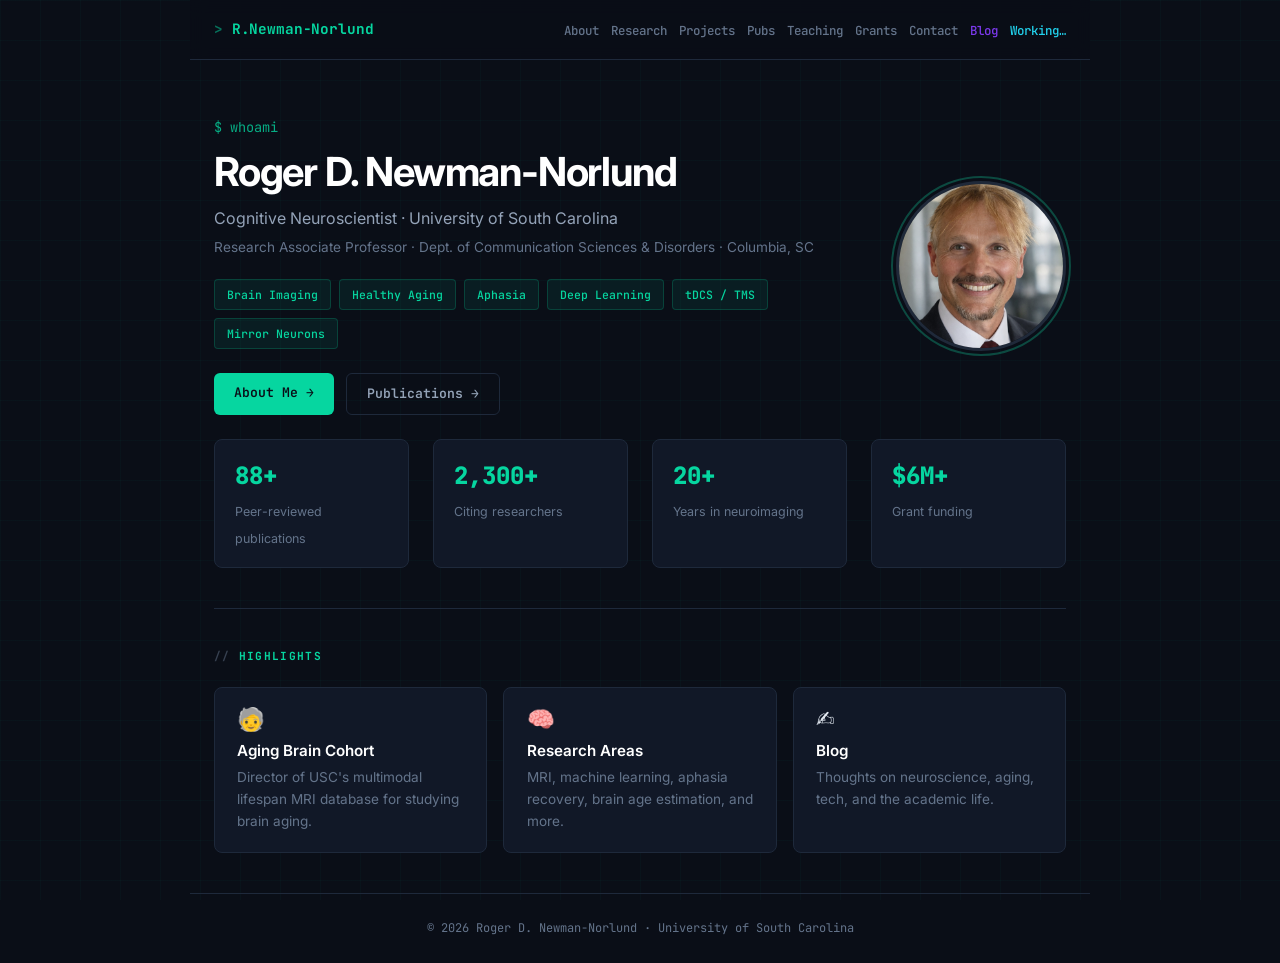
==== commit f37f658a: "Convert to multi-page site with separate HTML for each section - index.html: landing page with hero," ====
--- a/index.html
+++ b/index.html
@@ -13,23 +13,21 @@
 <body>
 
   <nav>
-    <a href="#" class="nav-name">R.Newman-Norlund</a>
+    <a href="index.html" class="nav-name">R.Newman-Norlund</a>
     <ul>
-      <li><a href="#about">About</a></li>
-      <li><a href="#research">Research</a></li>
-      <li><a href="#projects">Projects</a></li>
-      <li><a href="#publications">Pubs</a></li>
-      <li><a href="#teaching">Teaching</a></li>
-      <li><a href="#grants">Grants</a></li>
-      <li><a href="#contact">Contact</a></li>
-      <li><a href="#blog">Blog</a></li>
-      <li><a href="#working">Working…</a></li>
+      <li><a href="about.html">About</a></li>
+      <li><a href="research.html">Research</a></li>
+      <li><a href="projects.html">Projects</a></li>
+      <li><a href="publications.html">Pubs</a></li>
+      <li><a href="teaching.html">Teaching</a></li>
+      <li><a href="grants.html">Grants</a></li>
+      <li><a href="contact.html">Contact</a></li>
+      <li><a href="blog.html" class="nav-blog">Blog</a></li>
+      <li><a href="working.html" class="nav-working">Working&hellip;</a></li>
     </ul>
   </nav>
 
   <main>
-
-    <!-- HERO -->
     <section id="hero">
       <div class="hero-layout">
         <div class="hero-text">
@@ -47,36 +45,13 @@
             <span class="badge">tDCS / TMS</span>
             <span class="badge">Mirror Neurons</span>
           </div>
+          <div class="hero-cta">
+            <a href="about.html" class="btn-primary">About Me &rarr;</a>
+            <a href="publications.html" class="btn-secondary">Publications &rarr;</a>
+          </div>
         </div>
         <div class="hero-photo-wrap">
           <img class="hero-photo" src="roger.jpeg" alt="Roger D. Newman-Norlund" />
-        </div>
-      </div>
-    </section>
-
-    <!-- ABOUT -->
-    <section id="about">
-      <h2>About</h2>
-      <div class="about-layout">
-        <div class="about-text">
-          <p>
-            I'm a cognitive neuroscientist at the University of South Carolina, where I direct the
-            <strong>USC Aging Brain Cohort (ABC) Study</strong> and serve as a core investigator at the
-            <strong>South Carolina Alzheimer's Disease Research Center (SC-ADRC)</strong>. I'm also a
-            Research Associate Professor in Communication Sciences and Disorders at the Arnold School of Public Health.
-          </p>
-          <p>
-            My work sits at the intersection of brain imaging, machine learning, and rehabilitation &mdash;
-            trying to understand why some brains age gracefully while others don't, and how we can
-            use that knowledge to help people recover from stroke and language disorders.
-          </p>
-          <p>
-            I earned my PhD in Cognitive Neuroscience from Dartmouth College (2005), spent four
-            years as a postdoc at the Donders Institute in the Netherlands, and have been at
-            USC since 2009. One of my favourite discoveries: the mirror neuron system fires more
-            strongly when you complement someone's action than when you simply imitate them
-            (<em>Nature Neuroscience</em>, 2007).
-          </p>
         </div>
       </div>
 
@@ -100,852 +75,32 @@
       </div>
     </section>
 
-    <!-- CAREER TIMELINE -->
-    <section id="career">
-      <h2>Career</h2>
-      <ul class="timeline">
-        <li>
-          <span class="tl-date">2025 &ndash; Present</span>
-          <div class="tl-title">Research Associate Professor, Dept. of COMD</div>
-          <div class="tl-sub">University of South Carolina</div>
-        </li>
-        <li>
-          <span class="tl-date">2022 &ndash; 2026</span>
-          <div class="tl-title">Research Associate Professor, Dept. of Psychology</div>
-          <div class="tl-sub">University of South Carolina</div>
-        </li>
-        <li>
-          <span class="tl-date">2019 &ndash; Present</span>
-          <div class="tl-title">Director, Aging Brain Cohort Study (ABC@UofSC)</div>
-          <div class="tl-sub">University of South Carolina</div>
-        </li>
-        <li>
-          <span class="tl-date">2017 &ndash; 2026</span>
-          <div class="tl-title">Managing Director, McCausland Center for Brain Imaging</div>
-          <div class="tl-sub">University of South Carolina</div>
-        </li>
-        <li>
-          <span class="tl-date">2009 &ndash; 2017</span>
-          <div class="tl-title">Assistant Professor, Dept. of Exercise Science</div>
-          <div class="tl-sub">University of South Carolina</div>
-        </li>
-        <li>
-          <span class="tl-date">2005 &ndash; 2009</span>
-          <div class="tl-title">Postdoctoral Researcher</div>
-          <div class="tl-sub">Donders Institute for Brain, Behavior and Cognition &middot; Radboud University Nijmegen</div>
-        </li>
-        <li>
-          <span class="tl-date">2005</span>
-          <div class="tl-title">Ph.D., Cognitive Neuroscience</div>
-          <div class="tl-sub">Dartmouth College &middot; Advisor: Scott T. Grafton, M.D.</div>
-        </li>
-        <li>
-          <span class="tl-date">1999</span>
-          <div class="tl-title">B.A., Psychology</div>
-          <div class="tl-sub">SUNY Geneseo</div>
-        </li>
-      </ul>
-    </section>
-
-    <!-- RESEARCH -->
-    <section id="research">
-      <h2>Research</h2>
-      <div class="tag-list">
-        <span class="tag">Structural &amp; functional MRI</span>
-        <span class="tag">Healthy aging</span>
-        <span class="tag">Post-stroke aphasia</span>
-        <span class="tag">Brain age estimation</span>
-        <span class="tag">Mirror neuron system</span>
-        <span class="tag">Motor learning &amp; control</span>
-        <span class="tag">Deep learning / CNNs</span>
-        <span class="tag">tDCS &amp; TMS</span>
-        <span class="tag">Alzheimer's disease</span>
-        <span class="tag">Teletherapy</span>
-        <span class="tag">Joint action</span>
-        <span class="tag">Second language acquisition</span>
-        <span class="tag">White matter hyperintensities</span>
-        <span class="tag">Cardiovascular &amp; brain health</span>
-      </div>
-      <p style="margin-top:1.25rem; color: var(--text-dim);">
-        My lab uses state-of-the-art MRI and machine learning to figure out how the brain changes
-        across the lifespan &mdash; and what those changes mean for language, memory, and recovery after
-        stroke. We're particularly interested in how cardiovascular health, white matter integrity,
-        and brain age relate to cognitive function in both healthy aging and post-stroke populations.
-      </p>
-    </section>
-
-    <!-- PROJECTS -->
-    <section id="projects">
-      <h2>Projects &amp; Initiatives</h2>
+    <!-- Quick highlights -->
+    <section id="highlights">
+      <h2>Highlights</h2>
       <div class="project-grid">
-
-        <div class="card">
+        <a href="projects.html" class="card card-link">
           <div class="card-icon">&#x1F9D3;</div>
-          <h3>Aging Brain Cohort (ABC)</h3>
-          <p class="card-desc">
-            Director of the USC Aging Brain Cohort &mdash; a multimodal lifespan MRI database linking
-            brain structure, function, genetics, cognition, and behavior in healthy aging adults.
-          </p>
-          <div class="card-links">
-            <a href="https://abc.sc.edu" target="_blank" rel="noopener">abc.sc.edu &rarr;</a>
-          </div>
-        </div>
-
-        <div class="card">
-          <div class="card-icon">&#x1F3E5;</div>
-          <h3>C-STAR Aphasia Lab</h3>
-          <p class="card-desc">
-            Core investigator at the Center for the Study of Aphasia Recovery &mdash; the NIH-funded
-            program project studying language recovery after stroke, with over $23M in NIH support.
-          </p>
-          <div class="card-links">
-            <a href="https://cstar.sc.edu" target="_blank" rel="noopener">cstar.sc.edu &rarr;</a>
-          </div>
-        </div>
-
-        <div class="card">
-          <div class="card-icon">&#x1F52C;</div>
-          <h3>McCausland Center</h3>
-          <p class="card-desc">
-            Former Managing Director (2017&ndash;2026) of the USC McCausland Center for Brain Imaging &mdash;
-            providing cutting-edge MRI infrastructure for neuroscience research.
-          </p>
-          <div class="card-links">
-            <a href="https://sc.edu/study/colleges_schools/artsandsciences/psychology/research/mccausland_center_for_brain_imaging/index.php" target="_blank" rel="noopener">Learn more &rarr;</a>
-          </div>
-        </div>
-
-        <div class="card">
-          <div class="card-icon">&#x1F9EC;</div>
-          <h3>SC-ADRC Neuroimaging</h3>
-          <p class="card-desc">
-            Core Investigator for the South Carolina Alzheimer's Disease Research Center
-            neuroimaging program &mdash; applying MRI to understand AD progression and risk factors.
-          </p>
-          <div class="card-links">
-            <a href="https://www.sc-adrc.org" target="_blank" rel="noopener">sc-adrc.org &rarr;</a>
-          </div>
-        </div>
-
+          <h3>Aging Brain Cohort</h3>
+          <p class="card-desc">Director of USC's multimodal lifespan MRI database for studying brain aging.</p>
+        </a>
+        <a href="research.html" class="card card-link">
+          <div class="card-icon">&#x1F9E0;</div>
+          <h3>Research Areas</h3>
+          <p class="card-desc">MRI, machine learning, aphasia recovery, brain age estimation, and more.</p>
+        </a>
+        <a href="blog.html" class="card card-link">
+          <div class="card-icon">&#x270D;&#xFE0F;</div>
+          <h3>Blog</h3>
+          <p class="card-desc">Thoughts on neuroscience, aging, tech, and the academic life.</p>
+        </a>
       </div>
     </section>
-
-    <!-- PUBLICATIONS -->
-    <section id="publications">
-      <h2>Selected Publications</h2>
-      <p class="muted" style="margin-bottom:1.25rem;">
-        88+ peer-reviewed publications &middot; 2,300+ citing researchers
-      </p>
-
-      <ul class="pub-list">
-        <li>
-          <span class="pub-year">2026</span>
-          <div>
-            <p class="pub-title">Gene expression-based lesion-symptom mapping: FOXP2 and language impairments after stroke</p>
-            <p class="pub-venue"><em>Journal of Neuroscience</em></p>
-          </div>
-        </li>
-        <li>
-          <span class="pub-year">2026</span>
-          <div>
-            <p class="pub-title">Cortical hierarchy and aphasia severity: The sensorimotor&ndash;association gradient modulates lesion effects</p>
-            <p class="pub-venue"><em>Communications Biology</em> (Nature)</p>
-          </div>
-        </li>
-        <li>
-          <span class="pub-year">2025</span>
-          <div>
-            <p class="pub-title">Dietary fiber intake and hippocampal gray matter volume: An exploratory cross-sectional study</p>
-            <p class="pub-venue"><em>Frontiers in Nutrition</em></p>
-          </div>
-        </li>
-        <li>
-          <span class="pub-year">2025</span>
-          <div>
-            <p class="pub-title">Beyond the cortex: Cerebellar contributions to apraxia of speech in stroke survivors</p>
-            <p class="pub-venue"><em>Cortex</em></p>
-          </div>
-        </li>
-        <li>
-          <span class="pub-year">2025</span>
-          <div>
-            <p class="pub-title">Association between cardiovascular disease risk, regional brain age gap, and cognition</p>
-            <p class="pub-venue"><em>Frontiers in Aging Neuroscience</em></p>
-          </div>
-        </li>
-        <li>
-          <span class="pub-year">2024</span>
-          <div>
-            <p class="pub-title">Distinct brain morphometry patterns revealed by deep learning improve prediction of aphasia severity</p>
-            <p class="pub-venue"><em>Communications Medicine</em> (Nature) &middot; <a href="https://www.nature.com/articles/s43856-024-00541-8" target="_blank" rel="noopener">Read &rarr;</a></p>
-          </div>
-        </li>
-        <li>
-          <span class="pub-year">2024</span>
-          <div>
-            <p class="pub-title">The Aphasia Recovery Cohort: An open-source chronic stroke repository</p>
-            <p class="pub-venue"><em>Scientific Data</em> (Nature) &middot; <a href="https://www.nature.com/articles/s41597-024-03819-7" target="_blank" rel="noopener">Read &rarr;</a></p>
-          </div>
-        </li>
-        <li>
-          <span class="pub-year">2024</span>
-          <div>
-            <p class="pub-title">Regional brain aging: premature aging of the domain general system predicts aphasia severity</p>
-            <p class="pub-venue"><em>Communications Biology</em> (Nature) &middot; <a href="https://www.nature.com/articles/s42003-024-06211-8" target="_blank" rel="noopener">Read &rarr;</a></p>
-          </div>
-        </li>
-        <li>
-          <span class="pub-year">2024</span>
-          <div>
-            <p class="pub-title">Exploring the link between tooth loss, cognitive function, and brain wellness in healthy aging</p>
-            <p class="pub-venue"><em>Journal of Periodontal Research</em></p>
-          </div>
-        </li>
-        <li>
-          <span class="pub-year">2023</span>
-          <div>
-            <p class="pub-title">Advanced brain age and chronic poststroke aphasia severity</p>
-            <p class="pub-venue"><em>Neurology</em> &middot; <a href="https://www.neurology.org/doi/10.1212/WNL.0000000000201693" target="_blank" rel="noopener">Read &rarr;</a></p>
-          </div>
-        </li>
-        <li>
-          <span class="pub-year">2022</span>
-          <div>
-            <p class="pub-title">Effects of social isolation on quality of life in elderly adults</p>
-            <p class="pub-venue"><em>PLoS ONE</em></p>
-          </div>
-        </li>
-        <li>
-          <span class="pub-year">2021</span>
-          <div>
-            <p class="pub-title">The Aging Brain Cohort (ABC) repository: USC's multimodal lifespan database</p>
-            <p class="pub-venue"><em>NeuroImage: Reports</em> &middot; <a href="https://www.sciencedirect.com/science/article/pii/S2666956021000064" target="_blank" rel="noopener">Read &rarr;</a></p>
-          </div>
-        </li>
-        <li>
-          <span class="pub-year">2007</span>
-          <div>
-            <p class="pub-title">The mirror neuron system is more active during complementary compared with imitative action</p>
-            <p class="pub-venue"><em>Nature Neuroscience</em> &middot; <a href="https://www.nature.com/articles/nn1911" target="_blank" rel="noopener">Read &rarr;</a></p>
-          </div>
-        </li>
-      </ul>
-      <p style="margin-top:1.25rem;">
-        <a href="https://scholar.google.com/citations?user=VnE6YMAAAAAJ&hl=en" target="_blank" rel="noopener">Full list on Google Scholar &rarr;</a>
-        &nbsp;&middot;&nbsp;
-        <a href="https://www.researchgate.net/profile/Roger-Newman-Norlund-2" target="_blank" rel="noopener">ResearchGate &rarr;</a>
-      </p>
-    </section>
-
-    <!-- TEACHING -->
-    <section id="teaching">
-      <h2>Teaching</h2>
-      <div class="teach-grid">
-        <div class="teach-item">
-          <div class="teach-code">SCHC 480/H01</div>
-          <div class="teach-name">The Nature of Human Intelligence: Lessons from AI and Brain Damage</div>
-          <div class="teach-years">2026</div>
-        </div>
-        <div class="teach-item">
-          <div class="teach-code">SCHS 402/H01</div>
-          <div class="teach-name">The ABCs of Brain Imaging</div>
-          <div class="teach-years">2024</div>
-        </div>
-        <div class="teach-item">
-          <div class="teach-code">PSYC 589/888</div>
-          <div class="teach-name">Image to Inference: Introduction to Brain Imaging</div>
-          <div class="teach-years">2018 &ndash; Present</div>
-        </div>
-        <div class="teach-item">
-          <div class="teach-code">PSYC 450</div>
-          <div class="teach-name">Sensation and Perception</div>
-          <div class="teach-years">2016 &ndash; Present</div>
-        </div>
-        <div class="teach-item">
-          <div class="teach-code">EXSC 731</div>
-          <div class="teach-name">Mechanisms of Motor Skill Performance I</div>
-          <div class="teach-years">2010 &ndash; 2016</div>
-        </div>
-        <div class="teach-item">
-          <div class="teach-code">Summer</div>
-          <div class="teach-name">Intro to Computer Programming &amp; Video Game Dev (Unity3D)</div>
-          <div class="teach-years">Governor's School for Sci. &amp; Math, 2013 &ndash; Present</div>
-        </div>
-      </div>
-    </section>
-
-    <!-- GRANTS -->
-    <section id="grants">
-      <h2>Grants</h2>
-      <ul class="timeline">
-        <li>
-          <span class="tl-date">2024 &ndash; 2027</span>
-          <div class="tl-title">NIH R01DC022458 &mdash; Brain age in aphasia</div>
-          <div class="tl-sub">Co-Investigator &middot; PI: Bonilha</div>
-        </li>
-        <li>
-          <span class="tl-date">2023 &ndash; 2026</span>
-          <div class="tl-title">NIH R01MH133701 &mdash; Extending ezBIDS, NiiVue and dcm2niix</div>
-          <div class="tl-sub">Co-Investigator &middot; PI: Rorden &middot; $2.1M</div>
-        </li>
-        <li>
-          <span class="tl-date">2019 &ndash; 2025</span>
-          <div class="tl-title">USC Excellence Initiative &mdash; Aging Brain Cohort</div>
-          <div class="tl-sub">Project Director &middot; PI: Fridriksson &middot; $3.25M</div>
-        </li>
-        <li>
-          <span class="tl-date">2024</span>
-          <div class="tl-title">McCausland Innovation in Teaching &mdash; Integrating AI in the Classroom</div>
-          <div class="tl-sub">PI &middot; $15K</div>
-        </li>
-        <li>
-          <span class="tl-date">2022</span>
-          <div class="tl-title">NIH P50 Supplement &mdash; Climate impacts on stroke injury</div>
-          <div class="tl-sub">Co-Investigator &middot; $250K</div>
-        </li>
-      </ul>
-    </section>
-
-    <!-- CONTACT -->
-    <section id="contact">
-      <h2>Contact</h2>
-      <p class="muted" style="margin-bottom:1.25rem;">
-        Questions about the ABC study, brain imaging, or potential collaborations? Reach out.
-      </p>
-      <ul class="contact-list">
-        <li>
-          <span class="contact-label">Email</span>
-          <a href="mailto:rnorlund@mailbox.sc.edu">rnorlund@mailbox.sc.edu</a>
-        </li>
-        <li>
-          <span class="contact-label">Phone</span>
-          <span>803-530-6793</span>
-        </li>
-        <li>
-          <span class="contact-label">USC Profile</span>
-          <a href="https://sc.edu/study/colleges_schools/public_health/faculty-staff/newman_norlund_roger.php" target="_blank" rel="noopener">Arnold School faculty page</a>
-        </li>
-        <li>
-          <span class="contact-label">Scholar</span>
-          <a href="https://scholar.google.com/citations?user=VnE6YMAAAAAJ&hl=en" target="_blank" rel="noopener">Google Scholar</a>
-        </li>
-        <li>
-          <span class="contact-label">ResearchGate</span>
-          <a href="https://www.researchgate.net/profile/Roger-Newman-Norlund-2" target="_blank" rel="noopener">researchgate.net</a>
-        </li>
-        <li>
-          <span class="contact-label">LinkedIn</span>
-          <a href="https://www.linkedin.com/in/newman-norlund-roger-0a089585/" target="_blank" rel="noopener">linkedin.com</a>
-        </li>
-        <li>
-          <span class="contact-label">GitHub</span>
-          <a href="https://github.com/rnorlund" target="_blank" rel="noopener">github.com/rnorlund</a>
-        </li>
-      </ul>
-    </section>
-
-    <!-- BLOG -->
-    <section id="blog">
-      <h2>Blog</h2>
-      <div class="blog-toolbar">
-        <button id="blog-new" class="blog-new-btn">+ New Post</button>
-      </div>
-      <div id="blog-posts" class="blog-posts"></div>
-    </section>
-
-    <!-- Blog Editor Modal -->
-    <div id="blog-modal" class="blog-modal-overlay hidden">
-      <div class="blog-modal">
-        <h3 id="blog-modal-title">New Post</h3>
-        <input id="blog-input-title" type="text" placeholder="Post title..." />
-        <textarea id="blog-input-body" placeholder="Write your post..."></textarea>
-        <div class="blog-modal-actions">
-          <button id="blog-cancel" class="blog-cancel-btn">Cancel</button>
-          <button id="blog-save" class="blog-save-btn">Publish</button>
-        </div>
-      </div>
-    </div>
-
-    <!-- WORKING / PROJECT BOARD -->
-    <section id="working">
-      <h2>Working…</h2>
-      <p class="muted" style="margin-bottom:1.5rem;">
-        Lab project board &mdash; add projects and click member initials to mark who&rsquo;s working on each one. Saves in your browser; use Export &amp; Import to sync with teammates.
-      </p>
-
-      <div class="wb-workload">
-        <div class="wb-wl-heading">Team workload</div>
-        <div id="wb-wl-bars" class="wb-wl-bars"></div>
-      </div>
-
-      <div class="wb-toolbar">
-        <button id="wb-add" class="wb-add-btn">+ Add Project</button>
-        <button id="wb-export" class="wb-sync-btn" title="Download projects as JSON">&#8595; Export</button>
-        <button id="wb-import" class="wb-sync-btn" title="Load projects from JSON">&#8593; Import</button>
-        <span id="wb-status" class="wb-status"></span>
-      </div>
-
-      <div id="wb-grid" class="wb-grid"></div>
-    </section>
-
   </main>
 
   <footer>
     <p>&copy; 2026 Roger D. Newman-Norlund &middot; University of South Carolina</p>
   </footer>
 
-  <script>
-  /* ================================================================
-     TAB SWITCHING (Working + Blog)
-     ================================================================ */
-  (function () {
-    var tabs = ['working', 'blog'];
-
-    function showTab(name) {
-      document.body.className = 'tab-' + name;
-      window.scrollTo(0, 0);
-      history.pushState(null, '', '#' + name);
-    }
-
-    function hideAllTabs() {
-      tabs.forEach(function (t) { document.body.classList.remove('tab-' + t); });
-    }
-
-    function initTabs() {
-      tabs.forEach(function (name) {
-        var link = document.querySelector('a[href="#' + name + '"]');
-        if (link) {
-          link.addEventListener('click', function (e) {
-            e.preventDefault();
-            showTab(name);
-          });
-        }
-      });
-
-      document.querySelectorAll('nav a').forEach(function (link) {
-        var href = link.getAttribute('href');
-        if (tabs.indexOf(href && href.replace('#', '')) !== -1) return;
-        link.addEventListener('click', function (e) {
-          if (document.body.className) {
-            e.preventDefault();
-            hideAllTabs();
-            var target = document.querySelector(href);
-            if (target) setTimeout(function () { target.scrollIntoView({ behavior: 'smooth' }); }, 30);
-            history.pushState(null, '', href);
-          }
-        });
-      });
-
-      var navName = document.querySelector('.nav-name');
-      if (navName) navName.addEventListener('click', function () { hideAllTabs(); });
-
-      window.addEventListener('popstate', function () {
-        var h = window.location.hash.replace('#', '');
-        if (tabs.indexOf(h) !== -1) showTab(h);
-        else hideAllTabs();
-      });
-
-      var h = window.location.hash.replace('#', '');
-      if (tabs.indexOf(h) !== -1) showTab(h);
-    }
-
-    if (document.readyState === 'loading') document.addEventListener('DOMContentLoaded', initTabs);
-    else initTabs();
-  })();
-
-  /* ================================================================
-     BLOG (localStorage)
-     ================================================================ */
-  (function () {
-    var KEY = 'blog-posts-v1';
-    var posts = [];
-    var editingId = null;
-
-    function load() {
-      try { posts = JSON.parse(localStorage.getItem(KEY)) || []; }
-      catch (e) { posts = []; }
-    }
-
-    function persist() { localStorage.setItem(KEY, JSON.stringify(posts)); }
-
-    function formatDate(ts) {
-      var d = new Date(ts);
-      return d.toLocaleDateString('en-US', { year: 'numeric', month: 'long', day: 'numeric' });
-    }
-
-    function render() {
-      var container = document.getElementById('blog-posts');
-      if (!container) return;
-
-      if (posts.length === 0) {
-        container.innerHTML = '<p class="blog-empty">// no posts yet &mdash; click <strong>+ New Post</strong> to start writing.</p>';
-        return;
-      }
-
-      container.innerHTML = '';
-      var sorted = posts.slice().sort(function (a, b) { return b.createdAt - a.createdAt; });
-
-      sorted.forEach(function (post) {
-        var el = document.createElement('article');
-        el.className = 'blog-post';
-        el.innerHTML =
-          '<div class="blog-post-date">' + formatDate(post.createdAt) + (post.updatedAt ? ' (edited)' : '') + '</div>' +
-          '<div class="blog-post-title">' + escHtml(post.title) + '</div>' +
-          '<div class="blog-post-body">' + escHtml(post.body) + '</div>' +
-          '<div class="blog-post-actions">' +
-            '<button class="blog-edit" data-id="' + post.id + '">edit</button>' +
-            '<button class="blog-del" data-id="' + post.id + '">delete</button>' +
-          '</div>';
-        container.appendChild(el);
-      });
-
-      container.querySelectorAll('.blog-edit').forEach(function (btn) {
-        btn.addEventListener('click', function () { openEditor(btn.dataset.id); });
-      });
-      container.querySelectorAll('.blog-del').forEach(function (btn) {
-        btn.addEventListener('click', function () {
-          if (!confirm('Delete this post?')) return;
-          posts = posts.filter(function (p) { return p.id !== btn.dataset.id; });
-          persist(); render();
-        });
-      });
-    }
-
-    function escHtml(s) {
-      var d = document.createElement('div');
-      d.textContent = s;
-      return d.innerHTML;
-    }
-
-    function openEditor(id) {
-      editingId = id || null;
-      var modal = document.getElementById('blog-modal');
-      var titleInput = document.getElementById('blog-input-title');
-      var bodyInput = document.getElementById('blog-input-body');
-      var modalTitle = document.getElementById('blog-modal-title');
-
-      if (id) {
-        var post = posts.find(function (p) { return p.id === id; });
-        if (post) { titleInput.value = post.title; bodyInput.value = post.body; }
-        modalTitle.textContent = 'Edit Post';
-      } else {
-        titleInput.value = '';
-        bodyInput.value = '';
-        modalTitle.textContent = 'New Post';
-      }
-
-      modal.classList.remove('hidden');
-      titleInput.focus();
-    }
-
-    function closeEditor() {
-      document.getElementById('blog-modal').classList.add('hidden');
-      editingId = null;
-    }
-
-    function savePost() {
-      var title = document.getElementById('blog-input-title').value.trim();
-      var body = document.getElementById('blog-input-body').value.trim();
-      if (!title) { alert('Please enter a title.'); return; }
-
-      if (editingId) {
-        var post = posts.find(function (p) { return p.id === editingId; });
-        if (post) { post.title = title; post.body = body; post.updatedAt = Date.now(); }
-      } else {
-        posts.push({
-          id: Date.now().toString(36) + Math.random().toString(36).slice(2, 5),
-          title: title,
-          body: body,
-          createdAt: Date.now(),
-          updatedAt: null
-        });
-      }
-
-      persist(); render(); closeEditor();
-    }
-
-    function init() {
-      load(); render();
-      document.getElementById('blog-new').addEventListener('click', function () { openEditor(null); });
-      document.getElementById('blog-save').addEventListener('click', savePost);
-      document.getElementById('blog-cancel').addEventListener('click', closeEditor);
-
-      document.getElementById('blog-modal').addEventListener('click', function (e) {
-        if (e.target === this) closeEditor();
-      });
-
-      document.addEventListener('keydown', function (e) {
-        if (e.key === 'Escape') closeEditor();
-      });
-    }
-
-    if (document.readyState === 'loading') document.addEventListener('DOMContentLoaded', init);
-    else init();
-  })();
-
-  /* ================================================================
-     WORKING BOARD (localStorage)
-     ================================================================ */
-  (function () {
-    var KEY = 'lab-projects-v1';
-
-    var MEMBERS = [
-      { name: 'Kalil', init: 'K',  color: '#ef4444' },
-      { name: 'Yong',  init: 'Y',  color: '#f97316' },
-      { name: 'Xiang', init: 'X',  color: '#eab308' },
-      { name: 'Nadra', init: 'N',  color: '#22c55e' },
-      { name: 'Saeed', init: 'S',  color: '#06b6d4' },
-      { name: 'Ben',   init: 'B',  color: '#6366f1' },
-      { name: 'Regan', init: 'Re', color: '#a855f7' },
-      { name: 'Roger', init: 'Ro', color: '#ec4899' }
-    ];
-
-    var projects = {};
-    var channel = null;
-    try { channel = new BroadcastChannel('lab-projects'); } catch (e) {}
-
-    function load() {
-      try { projects = JSON.parse(localStorage.getItem(KEY)) || {}; }
-      catch (e) { projects = {}; }
-    }
-
-    function persist() {
-      localStorage.setItem(KEY, JSON.stringify(projects));
-      if (channel) channel.postMessage({ projects: projects });
-    }
-
-    if (channel) {
-      channel.onmessage = function (e) {
-        if (e.data && e.data.projects) { projects = e.data.projects; render(); }
-      };
-    }
-    window.addEventListener('storage', function (e) {
-      if (e.key === KEY) {
-        try { projects = JSON.parse(e.newValue) || {}; render(); } catch (ex) {}
-      }
-    });
-
-    var _st;
-    function setStatus(msg, type) {
-      clearTimeout(_st);
-      var el = document.getElementById('wb-status');
-      if (!el) return;
-      el.textContent = msg;
-      el.className = 'wb-status' + (type ? ' wb-s-' + type : '');
-      if (type === 'ok') _st = setTimeout(function () { setStatus('', ''); }, 1800);
-    }
-
-    function sortedKeys() {
-      return Object.keys(projects).filter(function (k) { return projects[k]; }).sort();
-    }
-
-    function render() { renderWorkload(); renderGrid(); }
-
-    function renderWorkload() {
-      var container = document.getElementById('wb-wl-bars');
-      if (!container) return;
-      container.innerHTML = '';
-
-      var counts = {};
-      MEMBERS.forEach(function (m) { counts[m.name] = 0; });
-      sortedKeys().forEach(function (id) {
-        var p = projects[id];
-        if (!p || !p.assignees) return;
-        p.assignees.forEach(function (name) {
-          if (counts[name] !== undefined) counts[name]++;
-        });
-      });
-
-      var max = Math.max(1, Math.max.apply(null, MEMBERS.map(function (m) { return counts[m.name]; })));
-
-      MEMBERS.forEach(function (m) {
-        var count = counts[m.name];
-        var pct = Math.round((count / max) * 100);
-        var row = document.createElement('div');
-        row.className = 'wb-wl-row';
-
-        var label = document.createElement('div');
-        label.className = 'wb-wl-label';
-        label.innerHTML =
-          '<span class="wb-wl-chip" style="background:' + m.color + '">' + m.init + '</span>' +
-          '<span class="wb-wl-name">' + m.name + '</span>';
-
-        var track = document.createElement('div');
-        track.className = 'wb-wl-track';
-        var bar = document.createElement('div');
-        bar.className = 'wb-wl-bar';
-        bar.style.width = (count === 0 ? 2 : pct) + '%';
-        bar.style.background = m.color;
-        bar.style.opacity = count === 0 ? '0.15' : '1';
-        track.appendChild(bar);
-
-        var cnt = document.createElement('div');
-        cnt.className = 'wb-wl-count';
-        cnt.textContent = count;
-
-        row.appendChild(label);
-        row.appendChild(track);
-        row.appendChild(cnt);
-        container.appendChild(row);
-      });
-    }
-
-    function renderGrid() {
-      var container = document.getElementById('wb-grid');
-      if (!container) return;
-      var keys = sortedKeys();
-
-      if (keys.length === 0) {
-        container.innerHTML = '<p class="wb-empty">No projects yet — click <strong>+ Add Project</strong> to get started.</p>';
-        return;
-      }
-
-      var emptyEl = container.querySelector('.wb-empty');
-      if (emptyEl) emptyEl.remove();
-
-      var existing = {};
-      container.querySelectorAll('.wb-card').forEach(function (c) { existing[c.dataset.id] = c; });
-
-      keys.forEach(function (id) {
-        if (existing[id]) { updateCard(existing[id], id, projects[id]); delete existing[id]; }
-        else { container.appendChild(buildCard(id, projects[id])); }
-      });
-
-      Object.keys(existing).forEach(function (id) { existing[id].remove(); });
-    }
-
-    function buildCard(id, project) {
-      var card = document.createElement('div');
-      card.className = 'wb-card';
-      card.dataset.id = id;
-
-      var header = document.createElement('div');
-      header.className = 'wb-card-header';
-
-      var title = document.createElement('input');
-      title.type = 'text';
-      title.className = 'wb-title-input';
-      title.value = (project && project.title) || '';
-      title.placeholder = 'Project name…';
-      title.addEventListener('input', debounce(function () {
-        if (!projects[id]) return;
-        projects[id].title = this.value;
-        persist();
-        setStatus('Saved', 'ok');
-      }, 500));
-
-      var del = document.createElement('button');
-      del.className = 'wb-del';
-      del.innerHTML = '&#215;';
-      del.title = 'Delete project';
-      del.addEventListener('click', function () {
-        var name = (projects[id] && projects[id].title) || 'this project';
-        if (!confirm('Delete "' + name + '"?')) return;
-        delete projects[id];
-        persist(); render();
-        setStatus('Deleted', 'ok');
-      });
-
-      header.appendChild(title);
-      header.appendChild(del);
-
-      var chips = document.createElement('div');
-      chips.className = 'wb-chips';
-      chips.appendChild(buildChips(id, project));
-
-      card.appendChild(header);
-      card.appendChild(chips);
-      return card;
-    }
-
-    function updateCard(card, id, project) {
-      var titleEl = card.querySelector('.wb-title-input');
-      if (titleEl && document.activeElement !== titleEl) {
-        titleEl.value = (project && project.title) || '';
-      }
-      var chipsEl = card.querySelector('.wb-chips');
-      if (chipsEl) { chipsEl.innerHTML = ''; chipsEl.appendChild(buildChips(id, project)); }
-    }
-
-    function buildChips(id, project) {
-      var assignees = (project && project.assignees) || [];
-      var frag = document.createDocumentFragment();
-      MEMBERS.forEach(function (m) {
-        var on = assignees.indexOf(m.name) !== -1;
-        var btn = document.createElement('button');
-        btn.className = 'wb-chip' + (on ? ' on' : '');
-        btn.textContent = m.init;
-        btn.title = m.name + (on ? ' — assigned' : '');
-        btn.setAttribute('aria-pressed', on ? 'true' : 'false');
-        if (on) { btn.style.background = m.color; btn.style.borderColor = m.color; btn.style.color = '#fff'; }
-        btn.addEventListener('click', function () {
-          if (!projects[id]) return;
-          var list = (projects[id].assignees || []).slice();
-          var idx = list.indexOf(m.name);
-          if (idx === -1) list.push(m.name); else list.splice(idx, 1);
-          projects[id].assignees = list;
-          persist(); render();
-        });
-        frag.appendChild(btn);
-      });
-      return frag;
-    }
-
-    function debounce(fn, ms) {
-      var t;
-      return function () { var ctx = this, a = arguments; clearTimeout(t); t = setTimeout(function () { fn.apply(ctx, a); }, ms); };
-    }
-
-    function genId() { return Date.now().toString(36) + Math.random().toString(36).slice(2, 5); }
-
-    function init() {
-      load(); render();
-
-      document.getElementById('wb-add').addEventListener('click', function () {
-        var id = genId();
-        projects[id] = { title: '', assignees: [], createdAt: Date.now() };
-        persist(); render();
-        setTimeout(function () {
-          var card = document.querySelector('[data-id="' + id + '"] .wb-title-input');
-          if (card) card.focus();
-        }, 50);
-      });
-
-      document.getElementById('wb-export').addEventListener('click', function () {
-        var blob = new Blob([JSON.stringify(projects, null, 2)], { type: 'application/json' });
-        var a = document.createElement('a');
-        a.href = URL.createObjectURL(blob);
-        a.download = 'lab-projects.json';
-        a.click();
-        URL.revokeObjectURL(a.href);
-        setStatus('Exported', 'ok');
-      });
-
-      document.getElementById('wb-import').addEventListener('click', function () {
-        var input = document.createElement('input');
-        input.type = 'file';
-        input.accept = '.json';
-        input.onchange = function (e) {
-          var file = e.target.files[0];
-          if (!file) return;
-          var reader = new FileReader();
-          reader.onload = function (ev) {
-            try {
-              projects = JSON.parse(ev.target.result);
-              persist(); render();
-              setStatus('Imported', 'ok');
-            } catch (err) { alert('Invalid JSON file.'); }
-          };
-          reader.readAsText(file);
-        };
-        input.click();
-      });
-    }
-
-    if (document.readyState === 'loading') document.addEventListener('DOMContentLoaded', init);
-    else init();
-  })();
-  </script>
-
 </body>
 </html>
--- a/style.css
+++ b/style.css
@@ -601,14 +601,7 @@
   text-align: center;
 }
 
-/* --- Working tab mode --- */
-body.tab-working main > section:not(#working) { display: none; }
-body.tab-working #working { border-bottom: none; }
-body.tab-working nav a[href="#working"] { color: var(--cyan) !important; }
-
-body.tab-blog main > section:not(#blog) { display: none; }
-body.tab-blog #blog { border-bottom: none; }
-body.tab-blog nav a[href="#blog"] { color: var(--accent2) !important; }
+/* (tab mode removed — now multi-page) */
 
 /* --- Working / Project Board --- */
 .wb-workload {
@@ -791,6 +784,128 @@
   text-align: center;
 }
 
+/* --- Page section (multi-page layout) --- */
+.page-section {
+  padding-block: var(--gap);
+}
+.page-section h2 { margin-bottom: 1.5rem; }
+
+.page-intro {
+  color: var(--text-dim);
+  font-size: 0.95rem;
+  margin-bottom: 1.5rem;
+  line-height: 1.7;
+}
+
+.sub-heading {
+  font-family: var(--mono);
+  font-size: 0.68rem;
+  font-weight: 700;
+  letter-spacing: 0.1em;
+  text-transform: uppercase;
+  color: var(--cyan);
+  margin-top: 2rem;
+  margin-bottom: 1rem;
+}
+
+/* Hero CTA buttons */
+.hero-cta {
+  display: flex;
+  gap: 0.75rem;
+  margin-top: 1.5rem;
+}
+
+.btn-primary {
+  font-family: var(--mono);
+  font-size: 0.82rem;
+  font-weight: 600;
+  padding: 0.55rem 1.25rem;
+  background: var(--accent);
+  color: var(--bg);
+  border-radius: 6px;
+  transition: background 0.2s;
+}
+.btn-primary:hover { background: var(--accent-h); text-decoration: none; color: var(--bg); }
+
+.btn-secondary {
+  font-family: var(--mono);
+  font-size: 0.82rem;
+  font-weight: 600;
+  padding: 0.55rem 1.25rem;
+  background: transparent;
+  color: var(--text-dim);
+  border: 1px solid var(--border);
+  border-radius: 6px;
+  transition: border-color 0.2s, color 0.2s;
+}
+.btn-secondary:hover { border-color: var(--accent); color: var(--accent); text-decoration: none; }
+
+/* Active nav link */
+nav ul a.active { color: var(--accent) !important; }
+.nav-blog { color: var(--accent2) !important; }
+.nav-working { color: var(--cyan) !important; }
+
+/* About page photo */
+.about-photo-wrap { flex-shrink: 0; }
+
+/* Contact grid */
+.contact-grid {
+  display: grid;
+  grid-template-columns: repeat(auto-fill, minmax(220px, 1fr));
+  gap: 1rem;
+  margin-bottom: 1.5rem;
+}
+
+/* Mentor highlights */
+.mentor-highlights {
+  display: grid;
+  grid-template-columns: repeat(auto-fill, minmax(260px, 1fr));
+  gap: 1rem;
+  margin-top: 0.75rem;
+}
+
+/* Research themes */
+.research-themes {
+  display: grid;
+  grid-template-columns: repeat(auto-fill, minmax(260px, 1fr));
+  gap: 1rem;
+}
+
+/* Publication filters */
+.pub-filter {
+  display: flex;
+  flex-wrap: wrap;
+  gap: 0.4rem;
+  margin-bottom: 1.5rem;
+}
+
+.pub-filter-btn {
+  font-family: var(--mono);
+  font-size: 0.72rem;
+  font-weight: 600;
+  padding: 0.3rem 0.75rem;
+  background: var(--bg-card);
+  color: var(--muted);
+  border: 1px solid var(--border);
+  border-radius: 4px;
+  cursor: pointer;
+  transition: border-color 0.2s, color 0.2s, background 0.2s;
+}
+.pub-filter-btn:hover { border-color: var(--accent); color: var(--accent); }
+.pub-filter-btn.active {
+  background: var(--accent);
+  color: var(--bg);
+  border-color: var(--accent);
+}
+
+/* Card as link */
+a.card-link {
+  text-decoration: none;
+  color: inherit;
+}
+a.card-link:hover { text-decoration: none; }
+a.card-link:hover h3 { color: var(--accent); }
+
 /* --- Responsive --- */
 @media (max-width: 640px) {
   nav ul { gap: 0.15rem 0.6rem; }
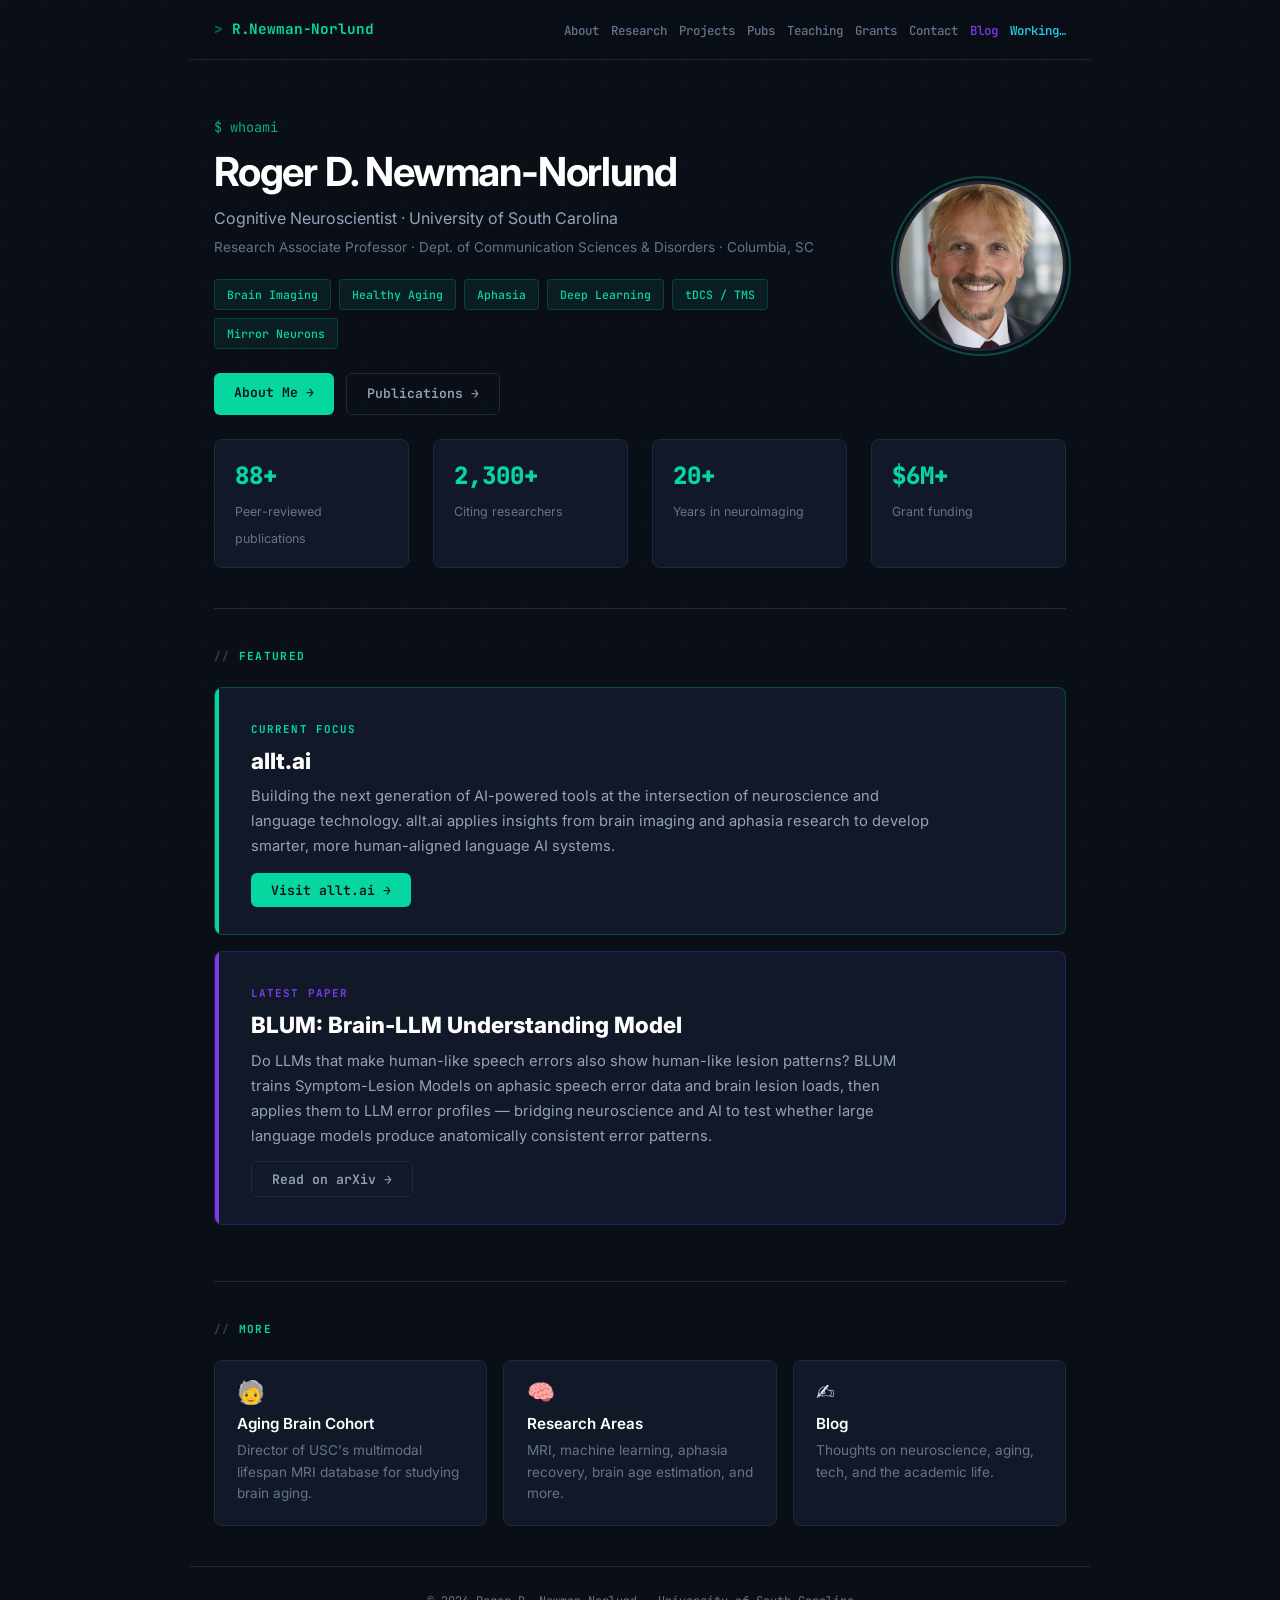
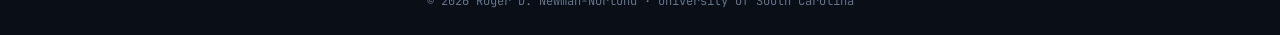
==== commit 7faf15fc: "Feature allt.ai and BLUM paper prominently on homepage - Add featured banner section with allt.ai as" ====
--- a/index.html
+++ b/index.html
@@ -75,9 +75,40 @@
       </div>
     </section>
 
+    <!-- Featured: allt.ai -->
+    <section id="featured">
+      <h2>Featured</h2>
+      <div class="featured-banner">
+        <div class="featured-content">
+          <span class="featured-label">Current Focus</span>
+          <h3 class="featured-title"><a href="https://allt.ai" target="_blank" rel="noopener">allt.ai</a></h3>
+          <p class="featured-desc">
+            Building the next generation of AI-powered tools at the intersection of neuroscience and
+            language technology. allt.ai applies insights from brain imaging and aphasia research to
+            develop smarter, more human-aligned language AI systems.
+          </p>
+          <a href="https://allt.ai" target="_blank" rel="noopener" class="btn-primary">Visit allt.ai &rarr;</a>
+        </div>
+      </div>
+
+      <div class="featured-banner featured-paper">
+        <div class="featured-content">
+          <span class="featured-label">Latest Paper</span>
+          <h3 class="featured-title">BLUM: Brain-LLM Understanding Model</h3>
+          <p class="featured-desc">
+            Do LLMs that make human-like speech errors also show human-like lesion patterns?
+            BLUM trains Symptom-Lesion Models on aphasic speech error data and brain lesion loads,
+            then applies them to LLM error profiles &mdash; bridging neuroscience and AI to test
+            whether large language models produce anatomically consistent error patterns.
+          </p>
+          <a href="https://arxiv.org" target="_blank" rel="noopener" class="btn-secondary">Read on arXiv &rarr;</a>
+        </div>
+      </div>
+    </section>
+
     <!-- Quick highlights -->
     <section id="highlights">
-      <h2>Highlights</h2>
+      <h2>More</h2>
       <div class="project-grid">
         <a href="projects.html" class="card card-link">
           <div class="card-icon">&#x1F9D3;</div>
--- a/style.css
+++ b/style.css
@@ -898,6 +898,61 @@
   border-color: var(--accent);
 }
 
+/* --- Featured banners --- */
+.featured-banner {
+  background: var(--bg-card);
+  border: 1px solid rgba(6,214,160,0.25);
+  border-radius: var(--radius);
+  padding: 2rem 2.25rem;
+  margin-bottom: 1rem;
+  position: relative;
+  overflow: hidden;
+  transition: border-color 0.3s;
+}
+.featured-banner::before {
+  content: '';
+  position: absolute;
+  top: 0;
+  left: 0;
+  width: 4px;
+  height: 100%;
+  background: var(--accent);
+}
+.featured-banner:hover { border-color: var(--accent); }
+
+.featured-paper { border-color: rgba(124,58,237,0.25); }
+.featured-paper::before { background: var(--accent2); }
+.featured-paper:hover { border-color: var(--accent2); }
+
+.featured-label {
+  font-family: var(--mono);
+  font-size: 0.68rem;
+  font-weight: 700;
+  letter-spacing: 0.1em;
+  text-transform: uppercase;
+  color: var(--accent);
+  display: block;
+  margin-bottom: 0.5rem;
+}
+.featured-paper .featured-label { color: var(--accent2); }
+
+.featured-title {
+  font-size: 1.4rem;
+  font-weight: 800;
+  color: #fff;
+  margin-bottom: 0.6rem;
+}
+.featured-title a { color: #fff; }
+.featured-title a:hover { color: var(--accent); text-decoration: none; }
+
+.featured-desc {
+  font-size: 0.92rem;
+  color: var(--text-dim);
+  line-height: 1.7;
+  margin-bottom: 1rem;
+  max-width: 680px;
+}
+
 /* Card as link */
 a.card-link {
   text-decoration: none;
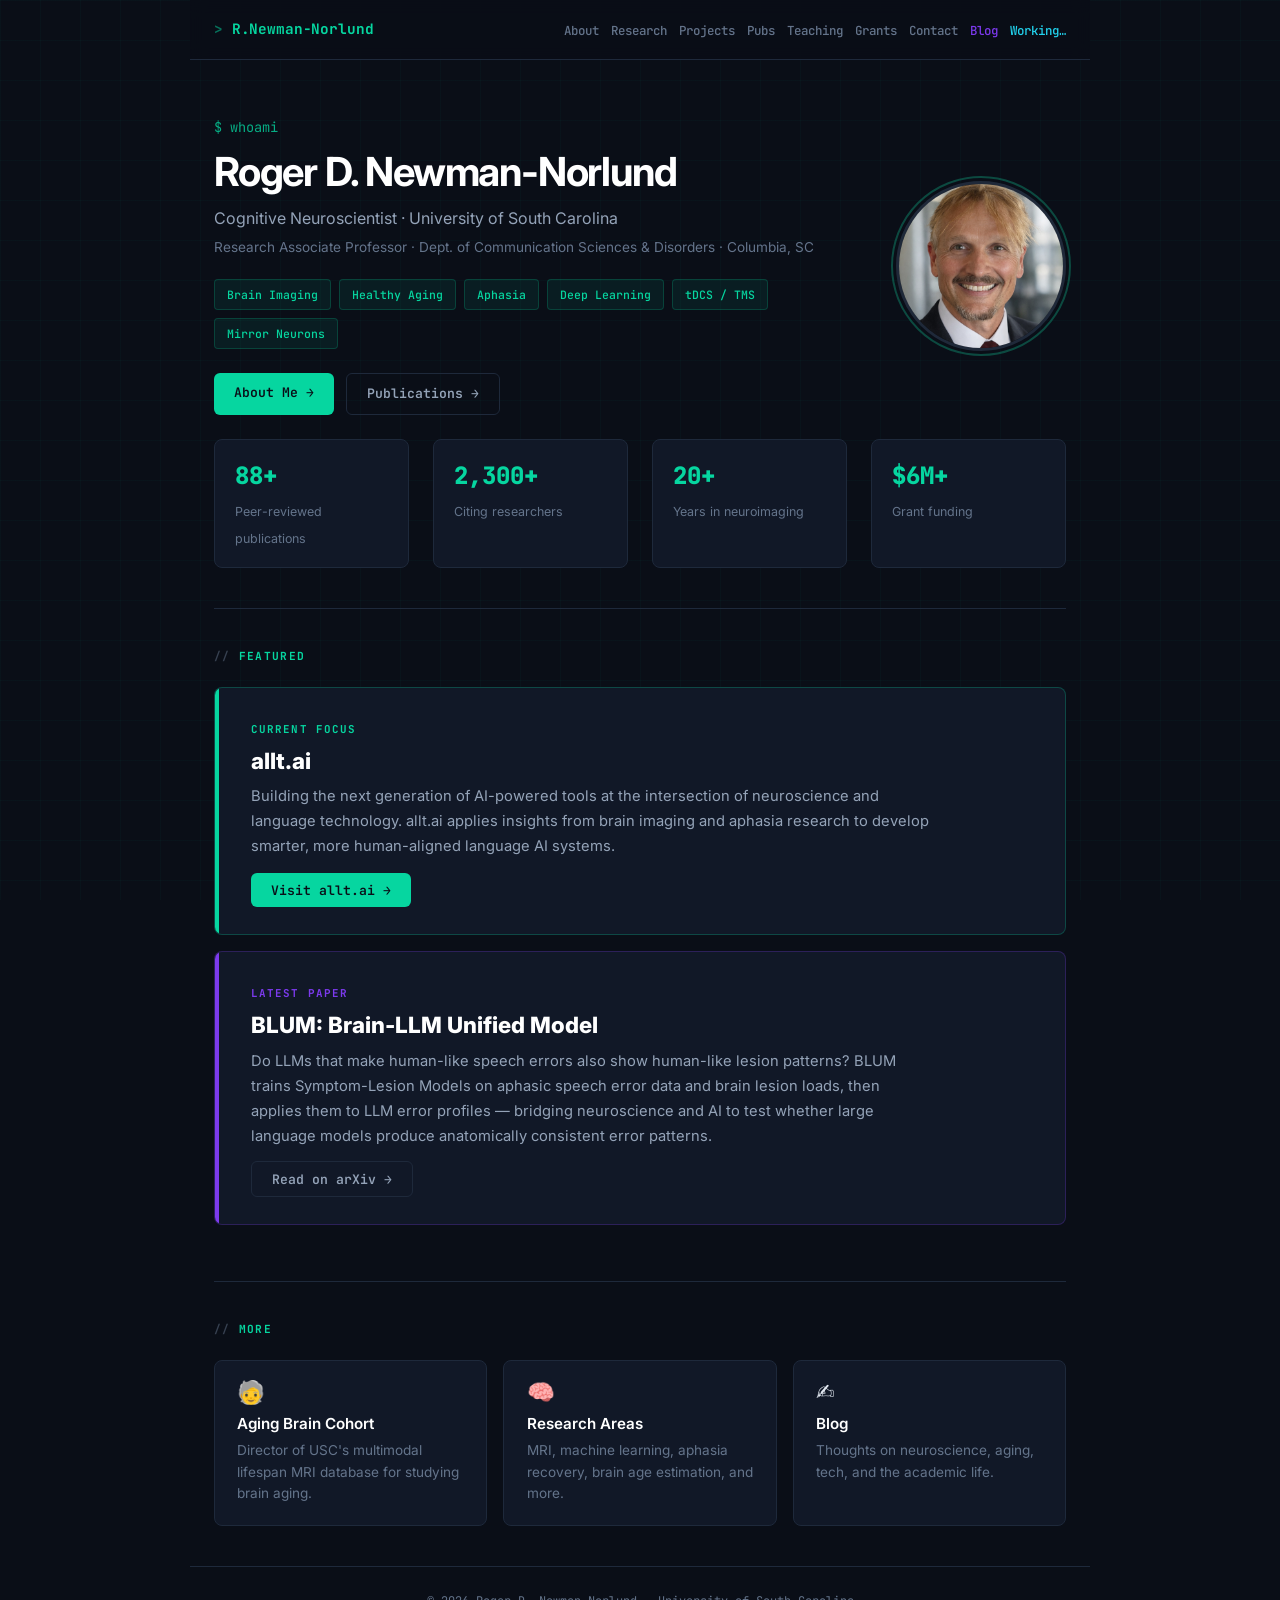
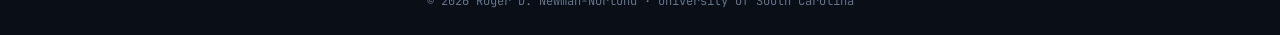
==== commit 5a2ead42: "Fix BLUM paper title and arXiv link - Title: "Understanding" → "Unified" (Brain-LLM Unified Model) -" ====
--- a/index.html
+++ b/index.html
@@ -94,14 +94,14 @@
       <div class="featured-banner featured-paper">
         <div class="featured-content">
           <span class="featured-label">Latest Paper</span>
-          <h3 class="featured-title">BLUM: Brain-LLM Understanding Model</h3>
+          <h3 class="featured-title">BLUM: Brain-LLM Unified Model</h3>
           <p class="featured-desc">
             Do LLMs that make human-like speech errors also show human-like lesion patterns?
             BLUM trains Symptom-Lesion Models on aphasic speech error data and brain lesion loads,
             then applies them to LLM error profiles &mdash; bridging neuroscience and AI to test
             whether large language models produce anatomically consistent error patterns.
           </p>
-          <a href="https://arxiv.org" target="_blank" rel="noopener" class="btn-secondary">Read on arXiv &rarr;</a>
+          <a href="https://arxiv.org/abs/2602.04074" target="_blank" rel="noopener" class="btn-secondary">Read on arXiv &rarr;</a>
         </div>
       </div>
     </section>
--- a/style.css
+++ b/style.css
@@ -477,29 +477,54 @@
   background: var(--bg-card);
   border: 1px solid var(--border);
   border-radius: var(--radius);
-  padding: 1.5rem;
+  padding: 1.75rem 2rem;
   transition: border-color 0.2s;
 }
 .blog-post:hover { border-color: rgba(124,58,237,0.4); }
 
 .blog-post-date {
   font-family: var(--mono);
-  font-size: 0.72rem;
+  font-size: 0.7rem;
   color: var(--accent2);
   font-weight: 600;
+  letter-spacing: 0.04em;
 }
 .blog-post-title {
-  font-size: 1.1rem;
-  font-weight: 700;
+  font-size: 1.25rem;
+  font-weight: 800;
   color: #fff;
-  margin: 0.3rem 0 0.5rem;
+  margin: 0.35rem 0 0.75rem;
+  line-height: 1.3;
+  letter-spacing: -0.01em;
 }
 .blog-post-body {
   font-size: 0.9rem;
   color: var(--text-dim);
-  line-height: 1.75;
-  white-space: pre-wrap;
-}
+  line-height: 1.65;
+}
+.blog-post-body p {
+  margin: 0.5rem 0;
+}
+.blog-post-body p:first-child { margin-top: 0; }
+.blog-post-body p:last-child { margin-bottom: 0; }
+.blog-post-body ul {
+  margin: 0.4rem 0 0.4rem 1.25rem;
+  list-style: disc;
+}
+.blog-post-body li {
+  margin-bottom: 0.15rem;
+  line-height: 1.5;
+}
+.blog-post-body code {
+  font-family: var(--mono);
+  font-size: 0.82rem;
+  background: rgba(6,214,160,0.1);
+  padding: 0.1rem 0.35rem;
+  border-radius: 3px;
+  color: var(--accent);
+}
+.blog-post-body strong { color: var(--text); }
+.blog-post-body a { text-decoration: underline; }
 .blog-post-actions {
   display: flex;
   gap: 0.75rem;
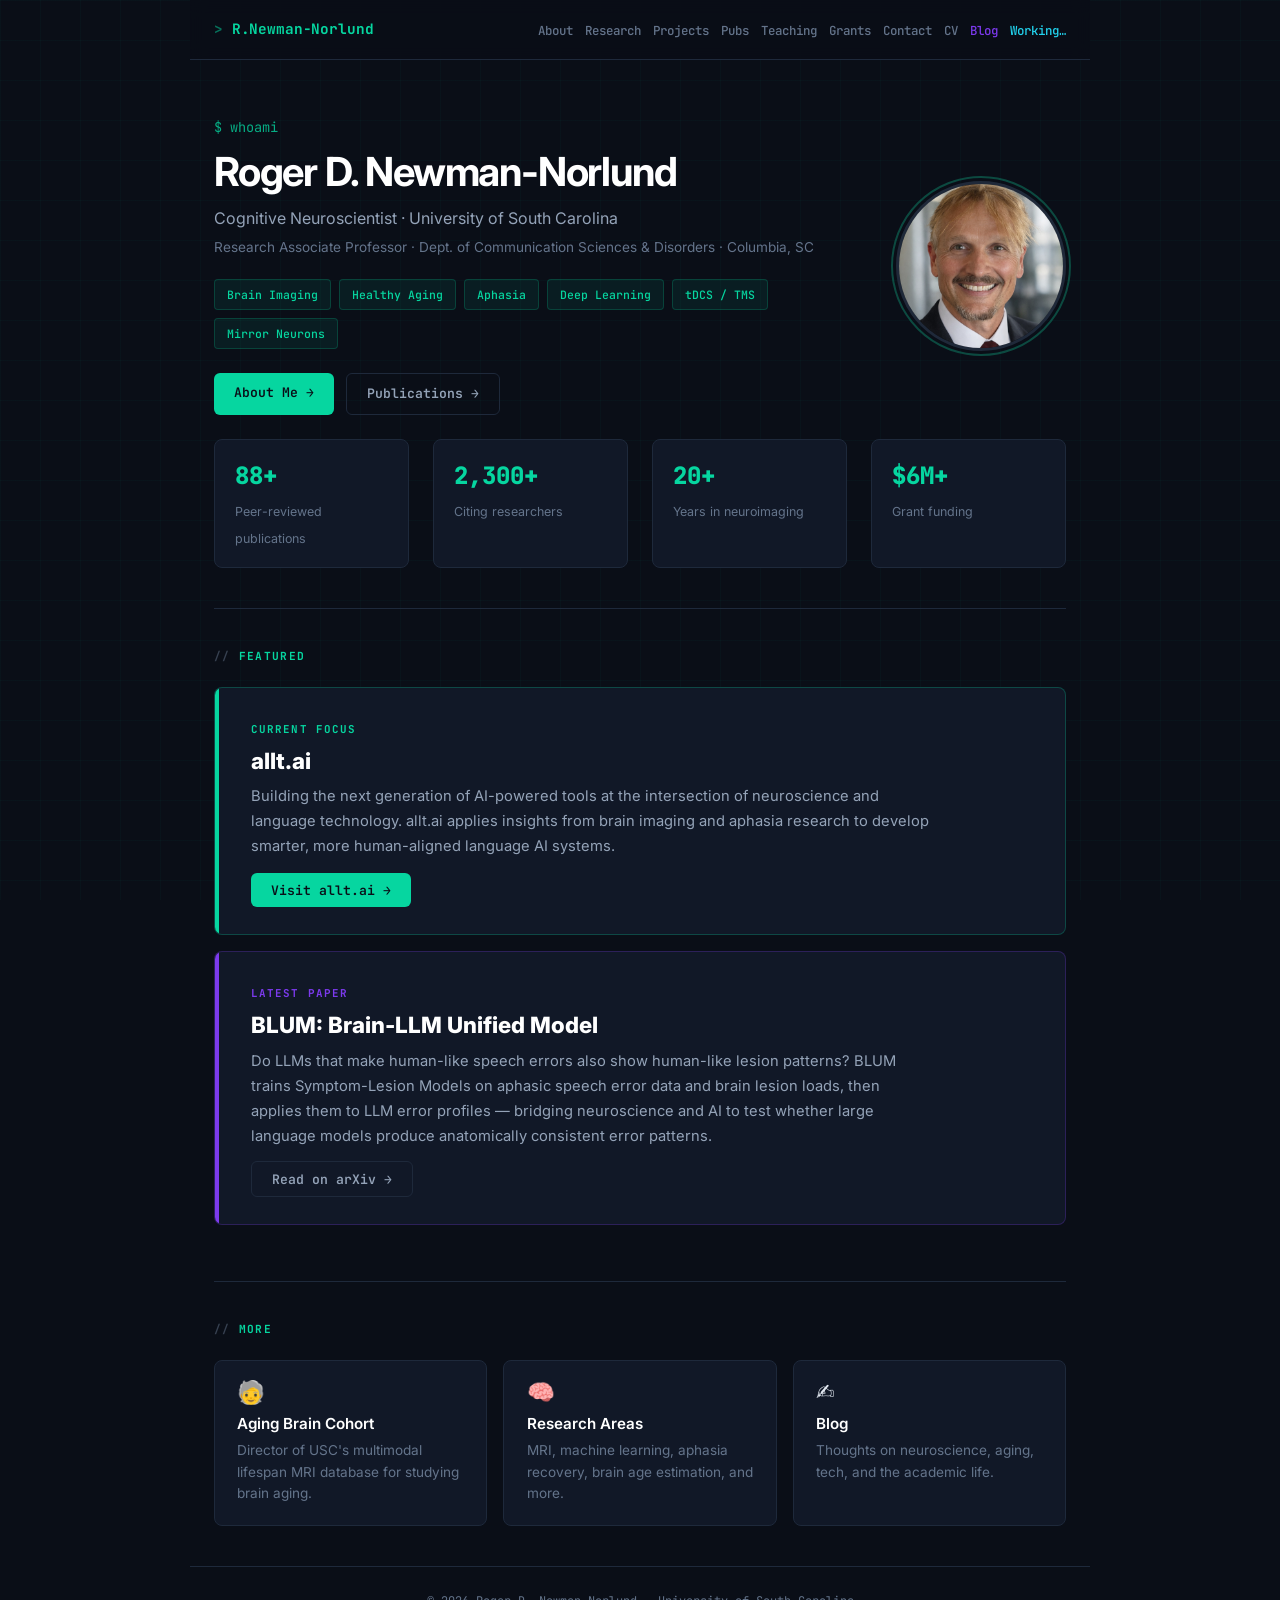
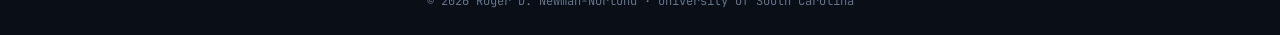
==== commit d1a7c767: "Add full publications (2003-2026), CV page, and CV nav link Publications: - Fill gap: added 20+ miss" ====
--- a/index.html
+++ b/index.html
@@ -22,6 +22,7 @@
       <li><a href="teaching.html">Teaching</a></li>
       <li><a href="grants.html">Grants</a></li>
       <li><a href="contact.html">Contact</a></li>
+      <li><a href="cv.html">CV</a></li>
       <li><a href="blog.html" class="nav-blog">Blog</a></li>
       <li><a href="working.html" class="nav-working">Working&hellip;</a></li>
     </ul>
--- a/style.css
+++ b/style.css
@@ -484,10 +484,16 @@
 
 .blog-post-date {
   font-family: var(--mono);
-  font-size: 0.7rem;
+  font-size: 0.82rem;
   color: var(--accent2);
-  font-weight: 600;
-  letter-spacing: 0.04em;
+  font-weight: 700;
+  letter-spacing: 0.06em;
+  text-transform: uppercase;
+  background: var(--accent2-bg);
+  display: inline-block;
+  padding: 0.2rem 0.6rem;
+  border-radius: 4px;
+  border: 1px solid rgba(124,58,237,0.25);
 }
 .blog-post-title {
   font-size: 1.25rem;
@@ -889,11 +895,75 @@
   margin-top: 0.75rem;
 }
 
-/* Research themes */
+/* Research themes (legacy grid) */
 .research-themes {
   display: grid;
   grid-template-columns: repeat(auto-fill, minmax(260px, 1fr));
   gap: 1rem;
+}
+
+/* Research threads (narrative sections) */
+.research-thread {
+  background: var(--bg-card);
+  border: 1px solid var(--border);
+  border-radius: var(--radius);
+  padding: 1.5rem 1.75rem;
+  margin-bottom: 1rem;
+  transition: border-color 0.2s;
+}
+.research-thread:hover { border-color: rgba(6,214,160,0.3); }
+
+.rt-header {
+  display: flex;
+  align-items: flex-start;
+  gap: 1rem;
+  margin-bottom: 0.75rem;
+}
+
+.rt-number {
+  font-family: var(--mono);
+  font-size: 1.5rem;
+  font-weight: 800;
+  color: var(--accent);
+  opacity: 0.4;
+  line-height: 1;
+  flex-shrink: 0;
+  min-width: 2rem;
+}
+
+.rt-title {
+  font-size: 1.05rem;
+  font-weight: 700;
+  color: #fff;
+  margin: 0;
+  line-height: 1.3;
+}
+
+.rt-era {
+  font-family: var(--mono);
+  font-size: 0.7rem;
+  color: var(--muted);
+  font-weight: 500;
+}
+
+.rt-body {
+  padding-left: 3rem;
+}
+
+.rt-body p {
+  font-size: 0.9rem;
+  color: var(--text-dim);
+  line-height: 1.7;
+  margin-bottom: 0.6rem;
+}
+.rt-body p:last-child { margin-bottom: 0; }
+.rt-body strong { color: var(--text); }
+.rt-body em { color: var(--text-dim); }
+.rt-body a { text-decoration: underline; }
+
+@media (max-width: 640px) {
+  .rt-body { padding-left: 0; margin-top: 0.5rem; }
+  .rt-number { font-size: 1.2rem; }
 }
 
 /* Publication filters */
@@ -978,6 +1048,55 @@
   max-width: 680px;
 }
 
+/* --- CV page --- */
+.cv-list {
+  list-style: none;
+  display: flex;
+  flex-direction: column;
+  gap: 0.6rem;
+}
+
+.cv-list li {
+  display: flex;
+  gap: 1rem;
+  align-items: flex-start;
+}
+
+.cv-date {
+  font-family: var(--mono);
+  font-size: 0.72rem;
+  font-weight: 600;
+  color: var(--accent);
+  min-width: 90px;
+  flex-shrink: 0;
+  padding-top: 0.15rem;
+}
+
+.cv-list li div {
+  font-size: 0.88rem;
+  color: var(--text-dim);
+  line-height: 1.5;
+}
+.cv-list li div strong { color: var(--text); }
+
+.cv-detail {
+  font-size: 0.82rem;
+  color: var(--muted);
+}
+
+.cv-summary {
+  font-size: 0.88rem;
+  color: var(--text-dim);
+  line-height: 1.6;
+}
+.cv-summary p { margin-bottom: 0.4rem; }
+.cv-summary p:last-child { margin-bottom: 0; }
+
+@media (max-width: 640px) {
+  .cv-list li { flex-direction: column; gap: 0.1rem; }
+  .cv-date { min-width: auto; }
+}
+
 /* Card as link */
 a.card-link {
   text-decoration: none;
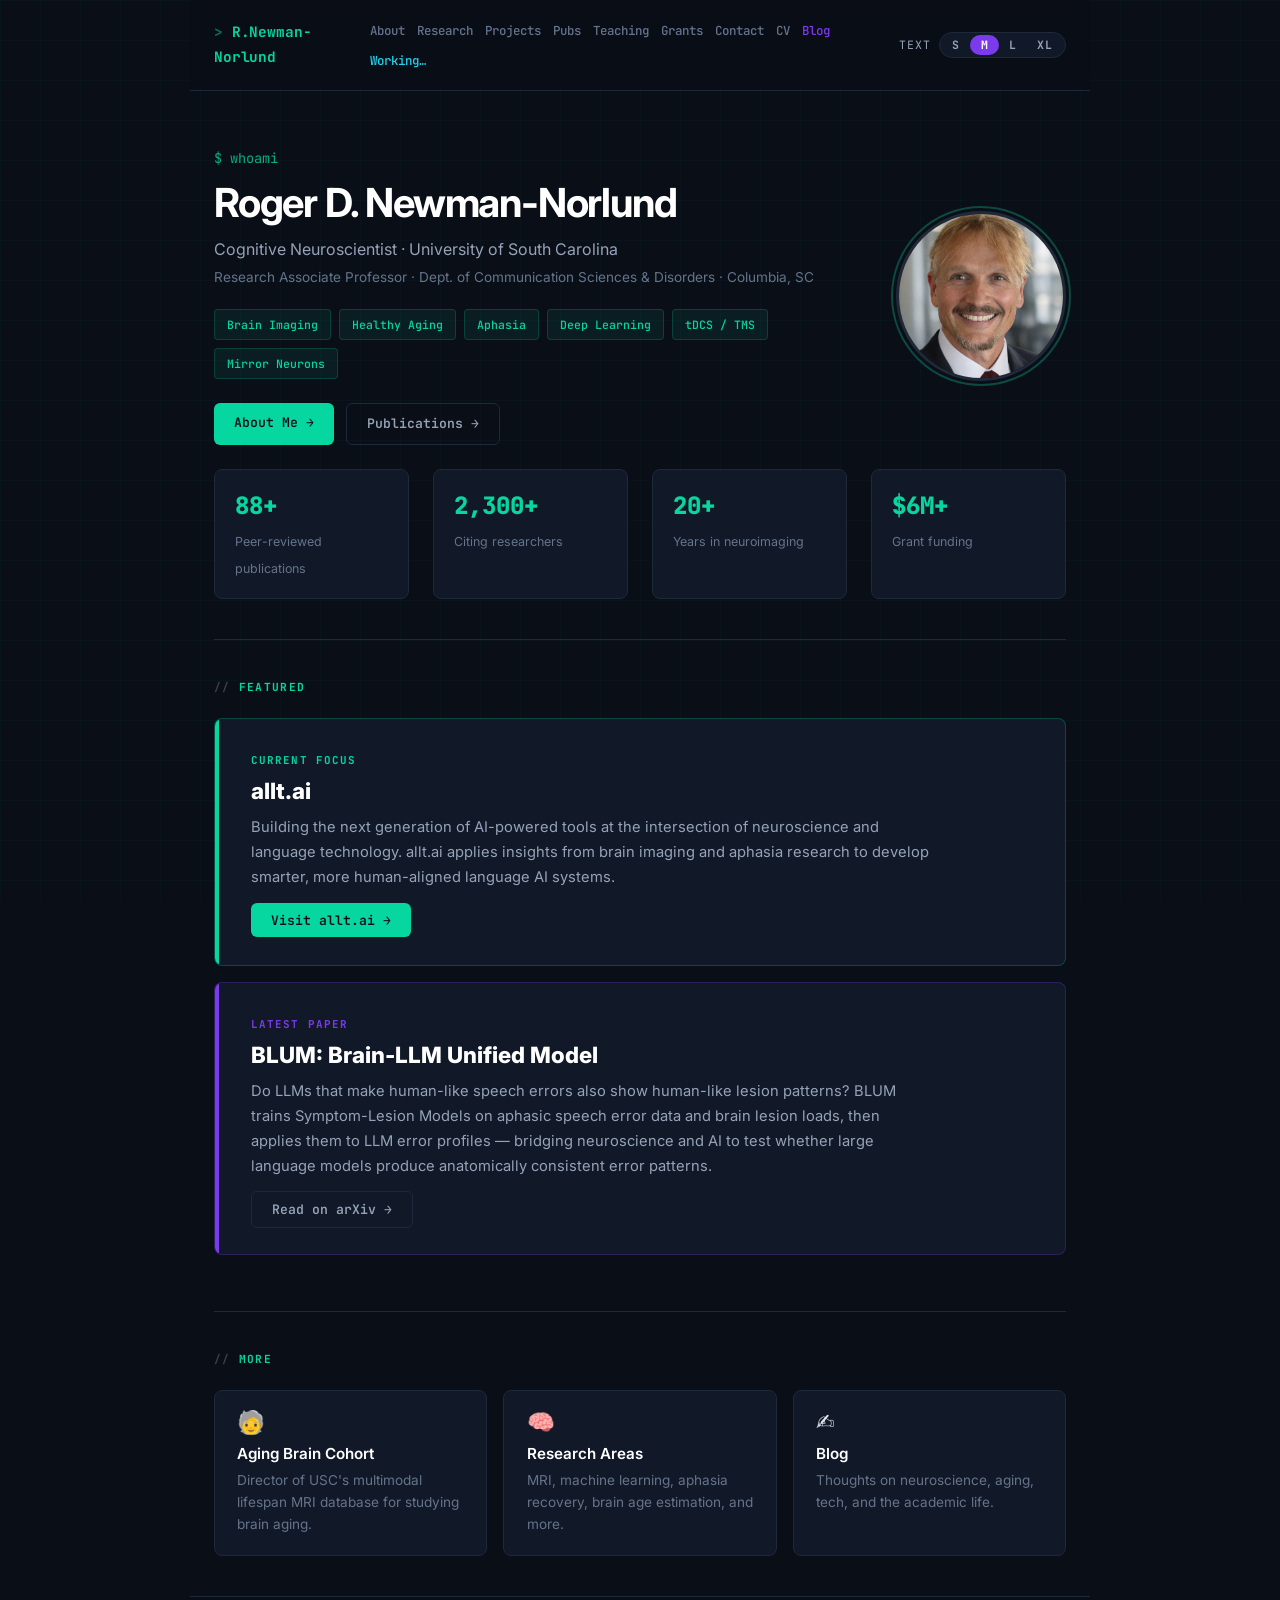
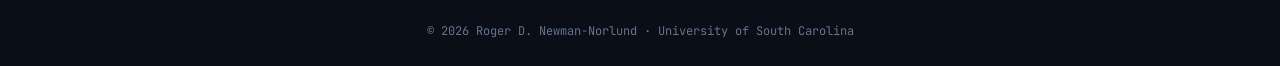
==== commit d2ff9d45: "Text-size selector now on every page + persists across the whole site - New text-size.js: single sha" ====
--- a/index.html
+++ b/index.html
@@ -134,5 +134,6 @@
     <p>&copy; 2026 Roger D. Newman-Norlund &middot; University of South Carolina</p>
   </footer>
 
+<script src="text-size.js" defer></script>
 </body>
 </html>
--- a/style.css
+++ b/style.css
@@ -471,66 +471,286 @@
 }
 .blog-new-btn:hover { background: #6d28d9; }
 
-.blog-posts { display: flex; flex-direction: column; gap: 1rem; }
+/* ── Blog: wider, more editorial layout ─────────────────────────── */
+/* When blog.html adds `class="blog-page"` to body, the page main widens
+   to accommodate the essay column and floated images. Nav/footer stay
+   in the standard site width. */
+body.blog-page main,
+body.blog-page nav,
+body.blog-page footer { max-width: 1280px; padding-inline: 2rem; }
+@media (max-width: 768px) {
+  body.blog-page main,
+  body.blog-page nav,
+  body.blog-page footer { padding-inline: 1rem; }
+}
+
+/* ── Blog: cool editorial sticky header ────────────────────────── */
+/* Sits below the site nav (which is already sticky at top:0) and
+   pins the "Blog" wordmark + reader controls to the top of the
+   viewport as you scroll. */
+body.blog-page section.page-section > h2:first-of-type,
+body.blog-page section.page-section > p.page-intro { display: none; } /* replaced by .blog-header */
+
+.blog-header {
+  position: sticky;
+  top: 58px;            /* below the ~58px nav bar */
+  z-index: 50;
+  margin: 0 -2rem 2rem;
+  padding: 1.6rem 2rem 0;
+  background: rgba(10,14,23,0.88);
+  backdrop-filter: blur(14px);
+  -webkit-backdrop-filter: blur(14px);
+  border-bottom: 1px solid var(--border);
+}
+@media (max-width: 768px) {
+  .blog-header { margin: 0 -1rem 1.5rem; padding: 1.1rem 1rem 0; top: 52px; }
+}
+.blog-header-inner {
+  display: flex;
+  align-items: flex-end;
+  justify-content: space-between;
+  gap: 2rem;
+  flex-wrap: wrap;
+}
+.blog-header-title { min-width: 0; }
+.blog-header-eyebrow {
+  font-family: var(--mono);
+  font-size: 0.72rem;
+  font-weight: 700;
+  letter-spacing: 0.15em;
+  text-transform: uppercase;
+  color: var(--accent);
+  margin-bottom: 0.45rem;
+  display: flex; align-items: center; gap: 0.5rem;
+}
+.blog-header-eyebrow::before {
+  content: '//';
+  color: var(--muted);
+  opacity: 0.6;
+}
+.blog-header-h {
+  font-family: 'Inter', system-ui, sans-serif;
+  font-size: clamp(2rem, 6vw, 3.6rem);
+  font-weight: 900;
+  line-height: 1.25;              /* room for the g/p/y descenders */
+  margin: 0;
+  padding-bottom: 0.35rem;
+  letter-spacing: -0.03em;
+  background: linear-gradient(90deg, #06d6a0 0%, #22d3ee 50%, #7c3aed 100%);
+  -webkit-background-clip: text;
+  background-clip: text;
+  color: transparent;
+}
+.blog-header-sub {
+  color: var(--text-dim);
+  font-size: 0.95rem;
+  margin: 0.55rem 0 1.15rem;
+  max-width: 62ch;
+}
+.blog-header-tools {
+  display: flex;
+  align-items: center;
+  gap: 0.7rem;
+  padding-bottom: 1.15rem;
+  color: var(--text-dim);
+  font-family: var(--mono);
+  font-size: 0.75rem;
+  letter-spacing: 0.08em;
+  text-transform: uppercase;
+}
+/* triple-color accent stripe at the very bottom of the header block.
+   The top margin (not bottom) is what creates space between the
+   wordmark descenders and the stripe. */
+.blog-header-stripe {
+  height: 3px;
+  margin: 3.5rem -2rem 0;
+  background: linear-gradient(90deg, #06d6a0 0%, #22d3ee 50%, #7c3aed 100%);
+  border-radius: 2px;
+  opacity: 0.85;
+}
+@media (max-width: 768px) {
+  .blog-header-stripe { margin: 2.5rem -1rem 0; }
+  .blog-header-tools { padding-bottom: 0.9rem; }
+}
+
+.blog-posts { display: flex; flex-direction: column; gap: 2rem; }
 
 .blog-post {
   background: var(--bg-card);
   border: 1px solid var(--border);
-  border-radius: var(--radius);
-  padding: 1.75rem 2rem;
-  transition: border-color 0.2s;
-}
-.blog-post:hover { border-color: rgba(124,58,237,0.4); }
+  border-left: 3px solid transparent;
+  border-radius: 10px;
+  padding: 2.25rem 2.5rem;
+  transition: border-color 0.25s ease, transform 0.25s ease, box-shadow 0.25s ease;
+  position: relative;
+}
+.blog-post:hover {
+  border-color: var(--border);
+  border-left-color: var(--accent2);
+  box-shadow: 0 8px 24px -12px rgba(124,58,237,0.28);
+}
+@media (max-width: 768px) {
+  .blog-post { padding: 1.5rem 1.25rem; border-radius: 8px; }
+}
 
 .blog-post-date {
   font-family: var(--mono);
-  font-size: 0.82rem;
+  font-size: 0.75rem;
   color: var(--accent2);
   font-weight: 700;
-  letter-spacing: 0.06em;
+  letter-spacing: 0.09em;
   text-transform: uppercase;
   background: var(--accent2-bg);
   display: inline-block;
-  padding: 0.2rem 0.6rem;
-  border-radius: 4px;
-  border: 1px solid rgba(124,58,237,0.25);
+  padding: 0.28rem 0.7rem;
+  border-radius: 999px;
+  border: 1px solid rgba(124,58,237,0.28);
 }
 .blog-post-title {
-  font-size: 1.25rem;
+  font-size: 1.65rem;
   font-weight: 800;
   color: #fff;
-  margin: 0.35rem 0 0.75rem;
-  line-height: 1.3;
-  letter-spacing: -0.01em;
+  margin: 0.65rem 0 1rem;
+  line-height: 1.25;
+  letter-spacing: -0.015em;
+}
+@media (max-width: 768px) {
+  .blog-post-title { font-size: 1.3rem; }
 }
 .blog-post-body {
-  font-size: 0.9rem;
+  font-size: 1.06rem;
+  color: #f1f5fb;              /* near-white for maximum contrast on the dark card */
+  line-height: 1.75;
+}
+.blog-post-body > * { max-width: 100%; }
+/* Reader text-size selector: scales html root font-size in the
+   inline blog.html script, which cascades to nav / header / footer /
+   body / everything using rem units. These per-size rules keep
+   the body prose comfortable at every scale. */
+body.blog-text-sm .blog-post-body { line-height: 1.7; }
+body.blog-text-md .blog-post-body { line-height: 1.75; }
+body.blog-text-lg .blog-post-body { line-height: 1.8; }
+body.blog-text-xl .blog-post-body { line-height: 1.85; }
+
+/* High-contrast tweaks for body prose inside blog posts */
+.blog-post-body p,
+.blog-post-body li { color: #f1f5fb; }
+.blog-post-body strong { color: #ffffff; }
+.blog-post-body em { color: #ffffff; }
+.blog-post-body h4 { color: var(--accent-h); }        /* brighter mint */
+.blog-post-body a { color: var(--accent-h); }
+.blog-post-body a:hover { color: #ffffff; }
+.blog-post-body code { color: var(--accent-h); background: rgba(6,214,160,0.14); }
+
+/* Text-size selector chrome (lives inside the site nav on the blog page
+   AND inside .blog-header-tools). Size and paddings compact for nav fit. */
+.blog-size-btns {
+  display: inline-flex;
+  background: var(--bg-card);
+  border: 1px solid var(--border);
+  border-radius: 999px;
+  padding: 2px;
+}
+.blog-size-btns button {
+  font-family: var(--mono);
+  background: transparent;
   color: var(--text-dim);
-  line-height: 1.65;
+  border: 0;
+  padding: 0.28rem 0.65rem;
+  border-radius: 999px;
+  cursor: pointer;
+  font-size: 0.72rem;
+  font-weight: 700;
+  letter-spacing: 0.05em;
+  transition: background 0.2s, color 0.2s;
+  line-height: 1;
+}
+.blog-size-btns button:hover { color: #ffffff; }
+.blog-size-btns button.active {
+  background: var(--accent2);
+  color: #ffffff;
+}
+/* In-nav size selector wrapper. Present on every page via text-size.js. */
+.nav-size {
+  display: inline-flex;
+  align-items: center;
+  gap: 0.5rem;
+  font-family: var(--mono);
+  font-size: 0.72rem;
+  color: var(--text-dim);
+  letter-spacing: 0.08em;
+  text-transform: uppercase;
+  margin-left: 0.75rem;
+}
+@media (max-width: 640px) {
+  .nav-size .label { display: none; }
+  .nav-size { margin-left: 0.35rem; }
 }
 .blog-post-body p {
-  margin: 0.5rem 0;
+  margin: 0.7rem 0;
 }
 .blog-post-body p:first-child { margin-top: 0; }
 .blog-post-body p:last-child { margin-bottom: 0; }
-.blog-post-body ul {
-  margin: 0.4rem 0 0.4rem 1.25rem;
-  list-style: disc;
-}
+.blog-post-body ul, .blog-post-body ol {
+  margin: 0.6rem 0 0.6rem 1.5rem;
+}
+.blog-post-body ul { list-style: disc; }
+.blog-post-body ol { list-style: decimal; }
 .blog-post-body li {
-  margin-bottom: 0.15rem;
-  line-height: 1.5;
+  margin-bottom: 0.35rem;
+  line-height: 1.65;
+}
+.blog-post-body blockquote {
+  margin: 1rem 0;
+  padding: 0.5rem 1.15rem;
+  border-left: 3px solid var(--accent);
+  color: var(--text);
+  font-style: italic;
+}
+.blog-post-body pre {
+  background: #0f1320;
+  border: 1px solid var(--border);
+  padding: 0.85rem 1rem;
+  border-radius: 6px;
+  color: var(--text);
+  font-family: var(--mono);
+  font-size: 0.82rem;
+  overflow-x: auto;
+  margin: 0.9rem 0;
 }
 .blog-post-body code {
   font-family: var(--mono);
-  font-size: 0.82rem;
-  background: rgba(6,214,160,0.1);
-  padding: 0.1rem 0.35rem;
+  font-size: 0.86rem;
+  background: rgba(6,214,160,0.09);
+  padding: 0.12rem 0.4rem;
   border-radius: 3px;
   color: var(--accent);
 }
-.blog-post-body strong { color: var(--text); }
-.blog-post-body a { text-decoration: underline; }
+.blog-post-body pre code { background: transparent; padding: 0; color: inherit; font-size: inherit; }
+.blog-post-body strong { color: var(--text); font-weight: 700; }
+.blog-post-body a { text-decoration: underline; text-underline-offset: 2px; }
+.blog-post-body h4 {
+  font-family: var(--mono);
+  font-size: 0.92rem;
+  font-weight: 700;
+  color: var(--accent);
+  margin: 1.6rem 0 0.5rem;
+  letter-spacing: 0.02em;
+  clear: both;
+  text-transform: none;
+}
+.blog-post-body h4:first-child { margin-top: 0; }
+
+/* Images: default floated at ~40% up to 480px, always shrink to fit.
+   For portrait/tall images, posts can override with an inline style. */
+.blog-img {
+  float: left;
+  max-width: min(40%, 480px);
+  height: auto;
+  border-radius: 8px;
+  border: 1px solid var(--border);
+  margin: 0.25rem 1.25rem 0.75rem 0;
+}
 .blog-post-actions {
   display: flex;
   gap: 0.75rem;
@@ -549,6 +769,36 @@
 }
 .blog-post-actions button:hover { border-color: var(--accent2); color: var(--accent2); }
 .blog-post-actions button.blog-del:hover { border-color: #ef4444; color: #ef4444; }
+
+/* Full-width figures (e.g. inline paper figures, iframes) fall inside
+   the body's max reading width by default but can be broken out with
+   .blog-figure-wide (span the whole card, useful for videos/charts). */
+.blog-post-body .blog-figure-wide,
+.blog-post-body iframe.blog-figure-wide,
+.blog-post-body video.blog-figure-wide,
+.blog-post-body img.blog-figure-wide {
+  max-width: 100%;
+  width: 100%;
+  float: none;
+  display: block;
+  margin: 1rem auto;
+  clear: both;
+}
+
+/* Videos in blog posts */
+.blog-post-body video {
+  max-width: 100%;
+  height: auto;
+  border-radius: 8px;
+  border: 1px solid var(--border);
+}
+/* Iframes (embedded demos) */
+.blog-post-body iframe {
+  max-width: 100%;
+  border-radius: 8px;
+  border: 1px solid var(--border);
+  background: #0b0e14;
+}
 
 /* Blog editor modal */
 .blog-modal-overlay {
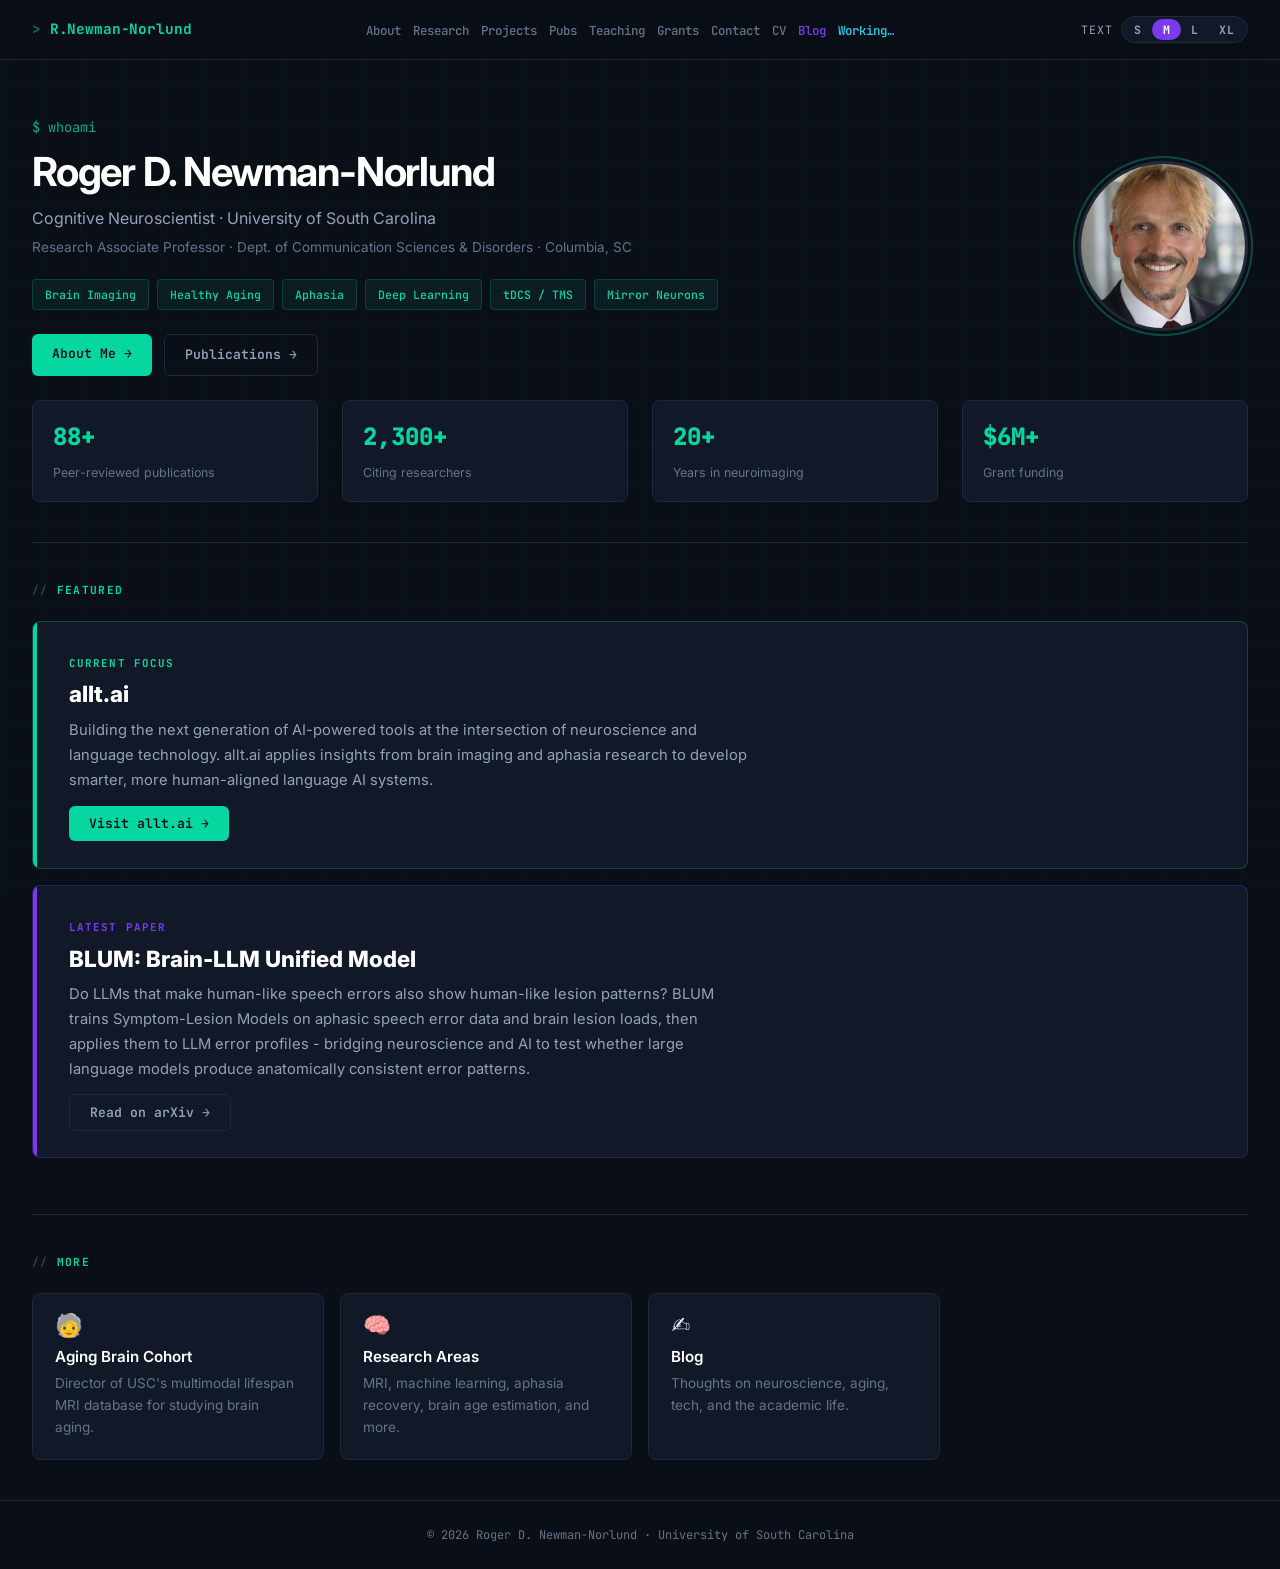
==== commit 94448875: "Strip all remaining em dashes (77 total) from prose across every page" ====
--- a/index.html
+++ b/index.html
@@ -4,7 +4,7 @@
   <meta charset="UTF-8" />
   <meta name="viewport" content="width=device-width, initial-scale=1.0" />
   <title>Roger D. Newman-Norlund, PhD</title>
-  <meta name="description" content="Roger D. Newman-Norlund, PhD — Cognitive neuroscientist at USC studying brain aging, aphasia, and the magic of the aging brain." />
+  <meta name="description" content="Roger D. Newman-Norlund, PhD - Cognitive neuroscientist at USC studying brain aging, aphasia, and the magic of the aging brain." />
   <link rel="preconnect" href="https://fonts.googleapis.com" />
   <link rel="preconnect" href="https://fonts.gstatic.com" crossorigin />
   <link href="https://fonts.googleapis.com/css2?family=Inter:wght@400;500;600;700;800&family=JetBrains+Mono:wght@400;500;600;700;800&display=swap" rel="stylesheet" />
@@ -99,7 +99,7 @@
           <p class="featured-desc">
             Do LLMs that make human-like speech errors also show human-like lesion patterns?
             BLUM trains Symptom-Lesion Models on aphasic speech error data and brain lesion loads,
-            then applies them to LLM error profiles &mdash; bridging neuroscience and AI to test
+            then applies them to LLM error profiles - bridging neuroscience and AI to test
             whether large language models produce anatomically consistent error patterns.
           </p>
           <a href="https://arxiv.org/abs/2602.04074" target="_blank" rel="noopener" class="btn-secondary">Read on arXiv &rarr;</a>
--- a/style.css
+++ b/style.css
@@ -18,7 +18,7 @@
   --accent2-bg:rgba(124,58,237,0.10);
   --cyan:      #22d3ee;
   --radius:    8px;
-  --max-w:     900px;
+  --max-w:     1280px;
   --gap:       2.5rem;
   --mono:      'JetBrains Mono', 'Fira Code', 'SF Mono', 'Cascadia Code', monospace;
   --sans:      'Inter', system-ui, -apple-system, sans-serif;
@@ -61,9 +61,12 @@
 nav, main, footer {
   max-width: var(--max-w);
   margin-inline: auto;
-  padding-inline: 1.5rem;
+  padding-inline: 2rem;
   position: relative;
   z-index: 1;
+}
+@media (max-width: 768px) {
+  nav, main, footer { padding-inline: 1rem; }
 }
 
 /* --- Navigation --- */
@@ -379,8 +382,14 @@
   font-size: 0.75rem;
   font-weight: 700;
   color: var(--accent);
-  min-width: 42px;
-  padding-top: 0.15rem;
+  min-width: 3.4rem;              /* keeps '2026' aligned across years */
+  padding: 0.28rem 0.55rem;       /* pill padding so background chips fit */
+  white-space: nowrap;            /* IN PREP / SUB stay on one line */
+  flex-shrink: 0;                 /* don't let the flex row shrink the chip */
+  border-radius: 4px;
+  text-align: center;
+  align-self: flex-start;
+  box-sizing: border-box;
 }
 .pub-title {
   font-size: 0.88rem;
@@ -475,14 +484,7 @@
 /* When blog.html adds `class="blog-page"` to body, the page main widens
    to accommodate the essay column and floated images. Nav/footer stay
    in the standard site width. */
-body.blog-page main,
-body.blog-page nav,
-body.blog-page footer { max-width: 1280px; padding-inline: 2rem; }
-@media (max-width: 768px) {
-  body.blog-page main,
-  body.blog-page nav,
-  body.blog-page footer { padding-inline: 1rem; }
-}
+/* Blog page inherits the site-wide 1280px width; no override needed. */
 
 /* ── Blog: cool editorial sticky header ────────────────────────── */
 /* Sits below the site nav (which is already sticky at top:0) and
@@ -1235,6 +1237,8 @@
   border-radius: 4px;
   cursor: pointer;
   transition: border-color 0.2s, color 0.2s, background 0.2s;
+  white-space: nowrap;   /* keep 'In prep / Submitted' on one line */
+  flex: 0 0 auto;        /* don't shrink filter buttons */
 }
 .pub-filter-btn:hover { border-color: var(--accent); color: var(--accent); }
 .pub-filter-btn.active {
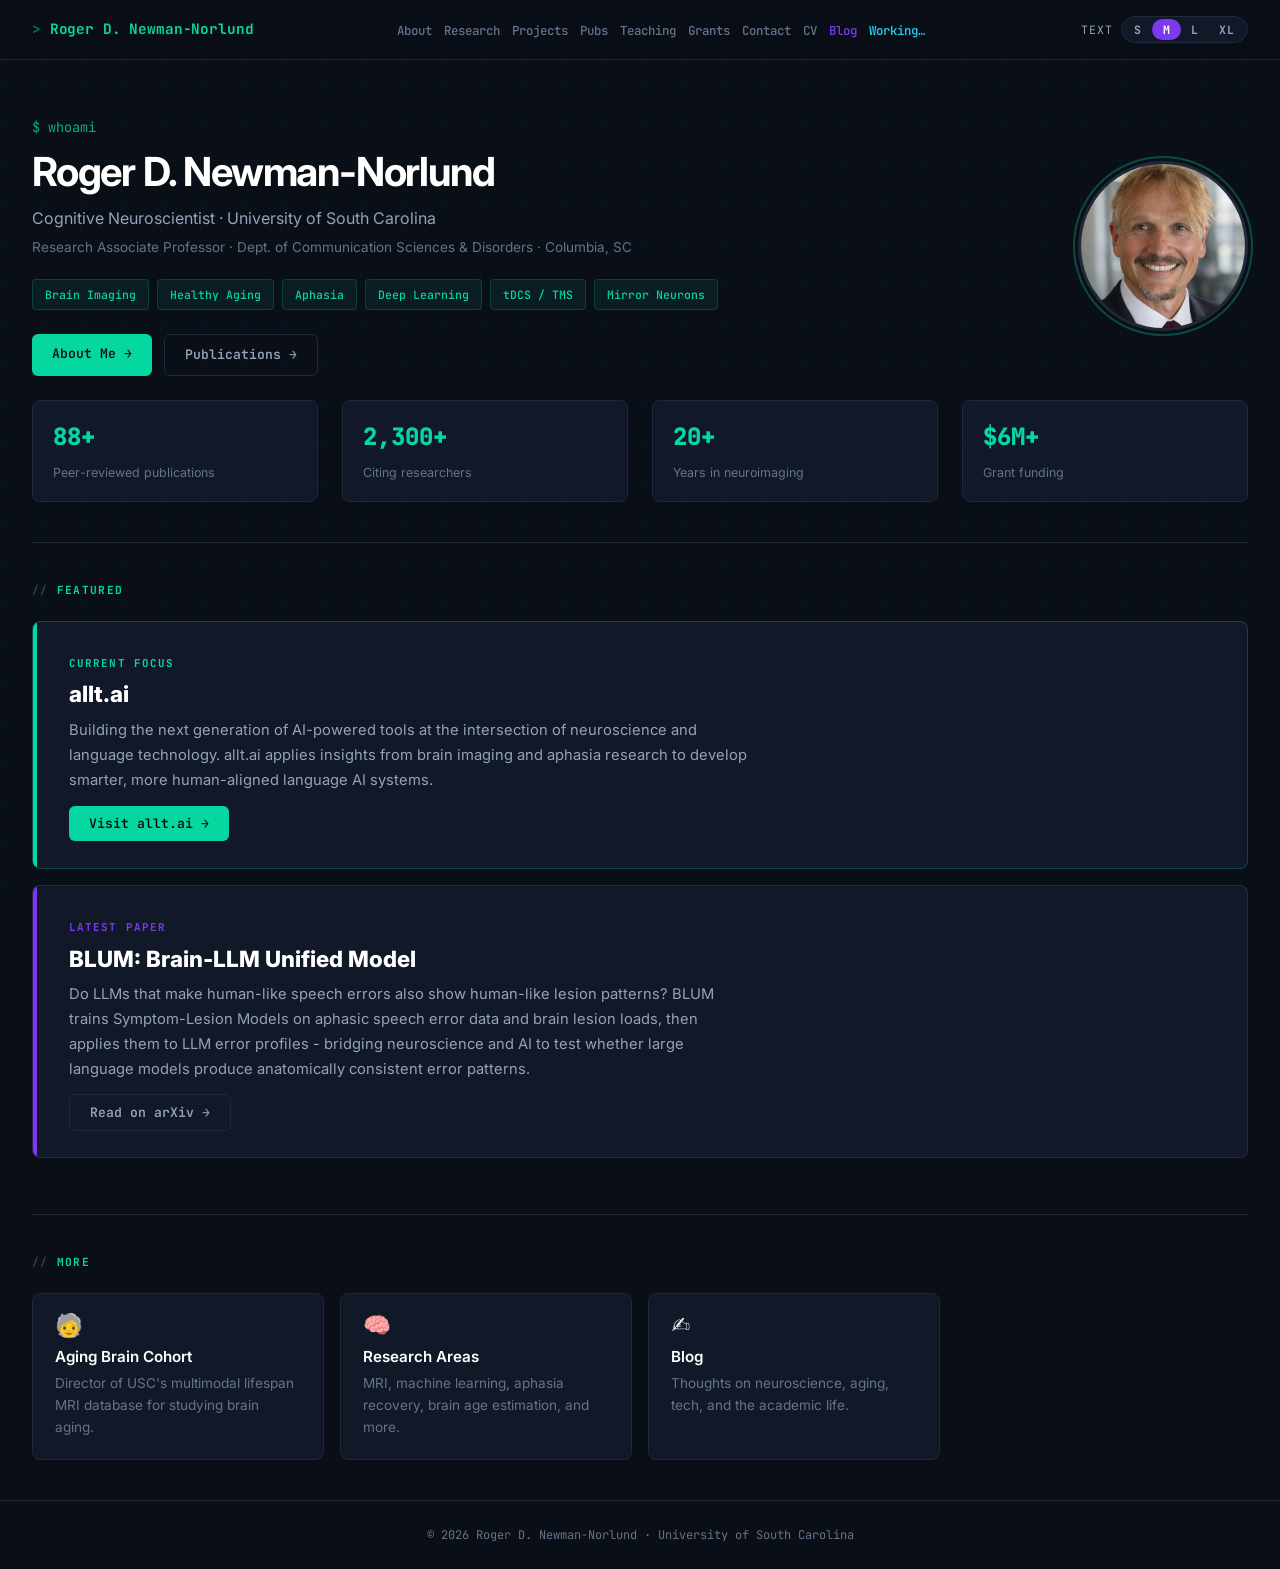
==== commit cc5011db: "Publications: 3 new published + 3 new in-prep; nav name -> full 'Roger D. Newman-Norlund' Published:" ====
--- a/index.html
+++ b/index.html
@@ -13,7 +13,7 @@
 <body>
 
   <nav>
-    <a href="index.html" class="nav-name">R.Newman-Norlund</a>
+    <a href="index.html" class="nav-name">Roger D. Newman-Norlund</a>
     <ul>
       <li><a href="about.html">About</a></li>
       <li><a href="research.html">Research</a></li>
--- a/style.css
+++ b/style.css
@@ -1131,13 +1131,143 @@
 /* About page photo */
 .about-photo-wrap { flex-shrink: 0; }
 
+/* ── Projects timeline ─────────────────────────────────────── */
+.project-timeline {
+  display: grid;
+  grid-template-columns: repeat(auto-fill, minmax(300px, 1fr));
+  gap: 1.25rem;
+  position: relative;
+  padding-top: 1rem;
+}
+/* horizontal connecting line running through the year badges */
+.project-timeline::before {
+  content: '';
+  position: absolute;
+  left: 0; right: 0; top: 0.9rem;
+  height: 2px;
+  background: linear-gradient(90deg, #06d6a0 0%, #22d3ee 50%, #7c3aed 100%);
+  opacity: 0.35;
+  border-radius: 2px;
+  z-index: 0;
+}
+.tl-card {
+  position: relative;
+  z-index: 1;
+  background: var(--bg-card);
+  border: 1px solid var(--border);
+  border-radius: 10px;
+  padding: 1.1rem 1.2rem 1rem;
+  transition: border-color 0.2s, transform 0.2s;
+  display: flex;
+  flex-direction: column;
+  gap: 0.5rem;
+}
+.tl-card:hover { border-color: rgba(6,214,160,0.4); transform: translateY(-2px); }
+.tl-card.tl-featured {
+  border-color: rgba(124,58,237,0.55);
+  box-shadow: 0 0 0 1px rgba(124,58,237,0.2), 0 8px 24px -12px rgba(124,58,237,0.4);
+}
+.tl-header {
+  display: flex;
+  align-items: center;
+  justify-content: space-between;
+  gap: 0.5rem;
+  margin-top: -1.85rem;   /* pull the year badge up onto the connecting line */
+  margin-bottom: 0.35rem;
+}
+.tl-year {
+  font-family: var(--mono);
+  font-size: 0.72rem;
+  font-weight: 700;
+  letter-spacing: 0.06em;
+  color: var(--accent);
+  background: var(--bg-card);
+  padding: 0.28rem 0.65rem;
+  border: 1px solid var(--border);
+  border-radius: 999px;
+  white-space: nowrap;
+}
+.tl-featured .tl-year { color: var(--accent2); border-color: rgba(124,58,237,0.5); }
+.tl-icon {
+  font-size: 1.35rem;
+  line-height: 1;
+  padding: 0.2rem 0.35rem;
+  background: var(--bg-card);
+}
+.tl-card h3 {
+  font-size: 1rem;
+  font-weight: 700;
+  color: var(--text);
+  margin: 0.1rem 0 0.25rem;
+  line-height: 1.3;
+  display: flex; align-items: center; gap: 0.5rem; flex-wrap: wrap;
+}
+.tl-card p {
+  font-size: 0.86rem;
+  color: var(--text-dim);
+  line-height: 1.5;
+  margin: 0;
+  display: -webkit-box;
+  -webkit-line-clamp: 5;
+  -webkit-box-orient: vertical;
+  overflow: hidden;
+}
+.tl-featured p {
+  -webkit-line-clamp: 7;
+}
+.tl-links {
+  margin-top: auto;
+  padding-top: 0.5rem;
+  font-family: var(--mono);
+  font-size: 0.75rem;
+}
+.tl-tag {
+  font-family: var(--mono);
+  font-size: 0.62rem;
+  font-weight: 700;
+  letter-spacing: 0.08em;
+  text-transform: uppercase;
+  color: var(--accent2);
+  background: rgba(124,58,237,0.14);
+  border: 1px solid rgba(124,58,237,0.35);
+  padding: 0.15rem 0.45rem;
+  border-radius: 4px;
+}
+@media (max-width: 768px) {
+  .project-timeline::before { display: none; }
+  .tl-header { margin-top: 0; }
+}
+
 /* Contact grid */
 .contact-grid {
   display: grid;
-  grid-template-columns: repeat(auto-fill, minmax(220px, 1fr));
+  grid-template-columns: repeat(auto-fill, minmax(280px, 1fr));
   gap: 1rem;
   margin-bottom: 1.5rem;
-}
+  align-items: start;
+}
+.contact-card { padding: 1.25rem 1.4rem; }
+.contact-card h3 { margin-bottom: 0.6rem; }
+.contact-card .card-desc,
+.contact-card .contact-emails { line-height: 1.5; }
+.contact-card a { overflow-wrap: anywhere; word-break: break-word; }
+.contact-emails {
+  list-style: none;
+  margin: 0;
+  padding: 0;
+  display: flex;
+  flex-direction: column;
+  gap: 0.35rem;
+}
+.contact-emails li { display: flex; flex-direction: column; gap: 0.05rem; }
+.contact-emails .contact-label {
+  font-family: var(--mono);
+  font-size: 0.66rem;
+  text-transform: uppercase;
+  letter-spacing: 0.09em;
+  color: var(--muted);
+}
+.contact-emails a { font-size: 0.9rem; }
 
 /* Mentor highlights */
 .mentor-highlights {
